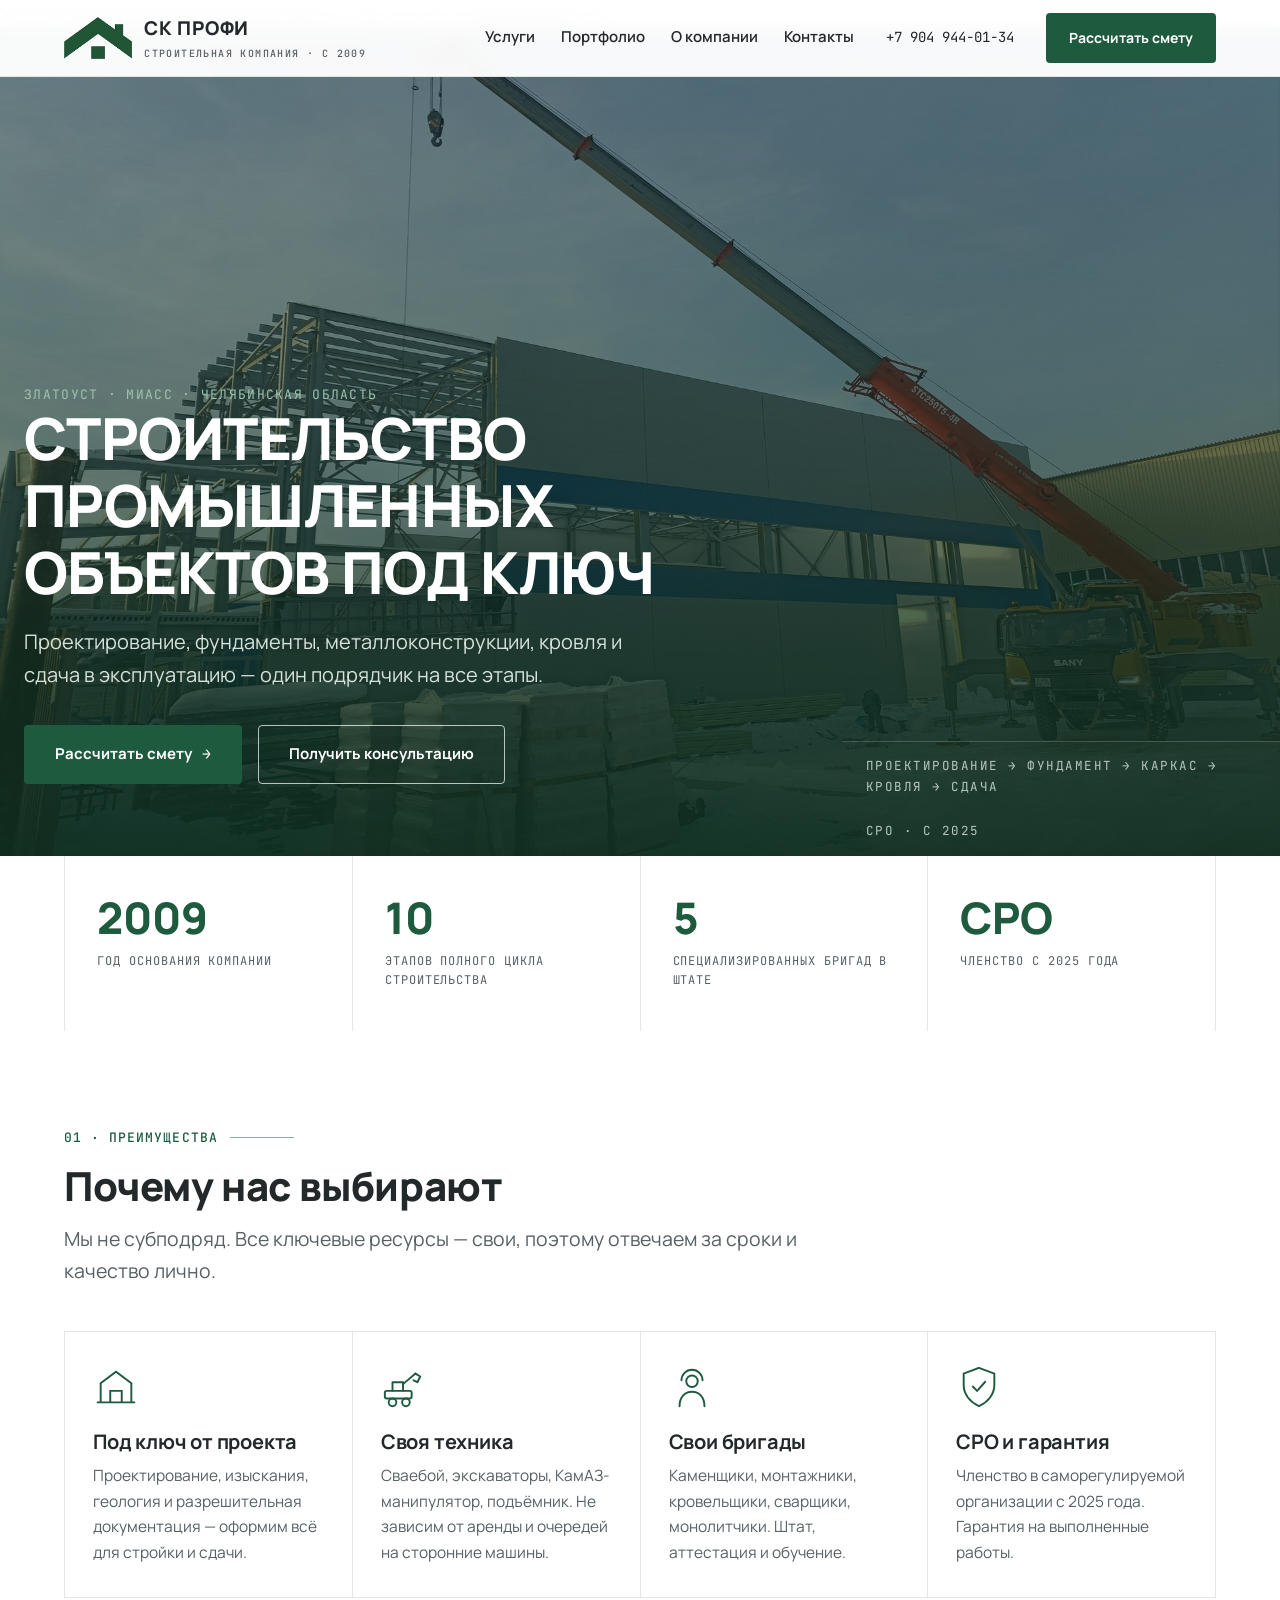
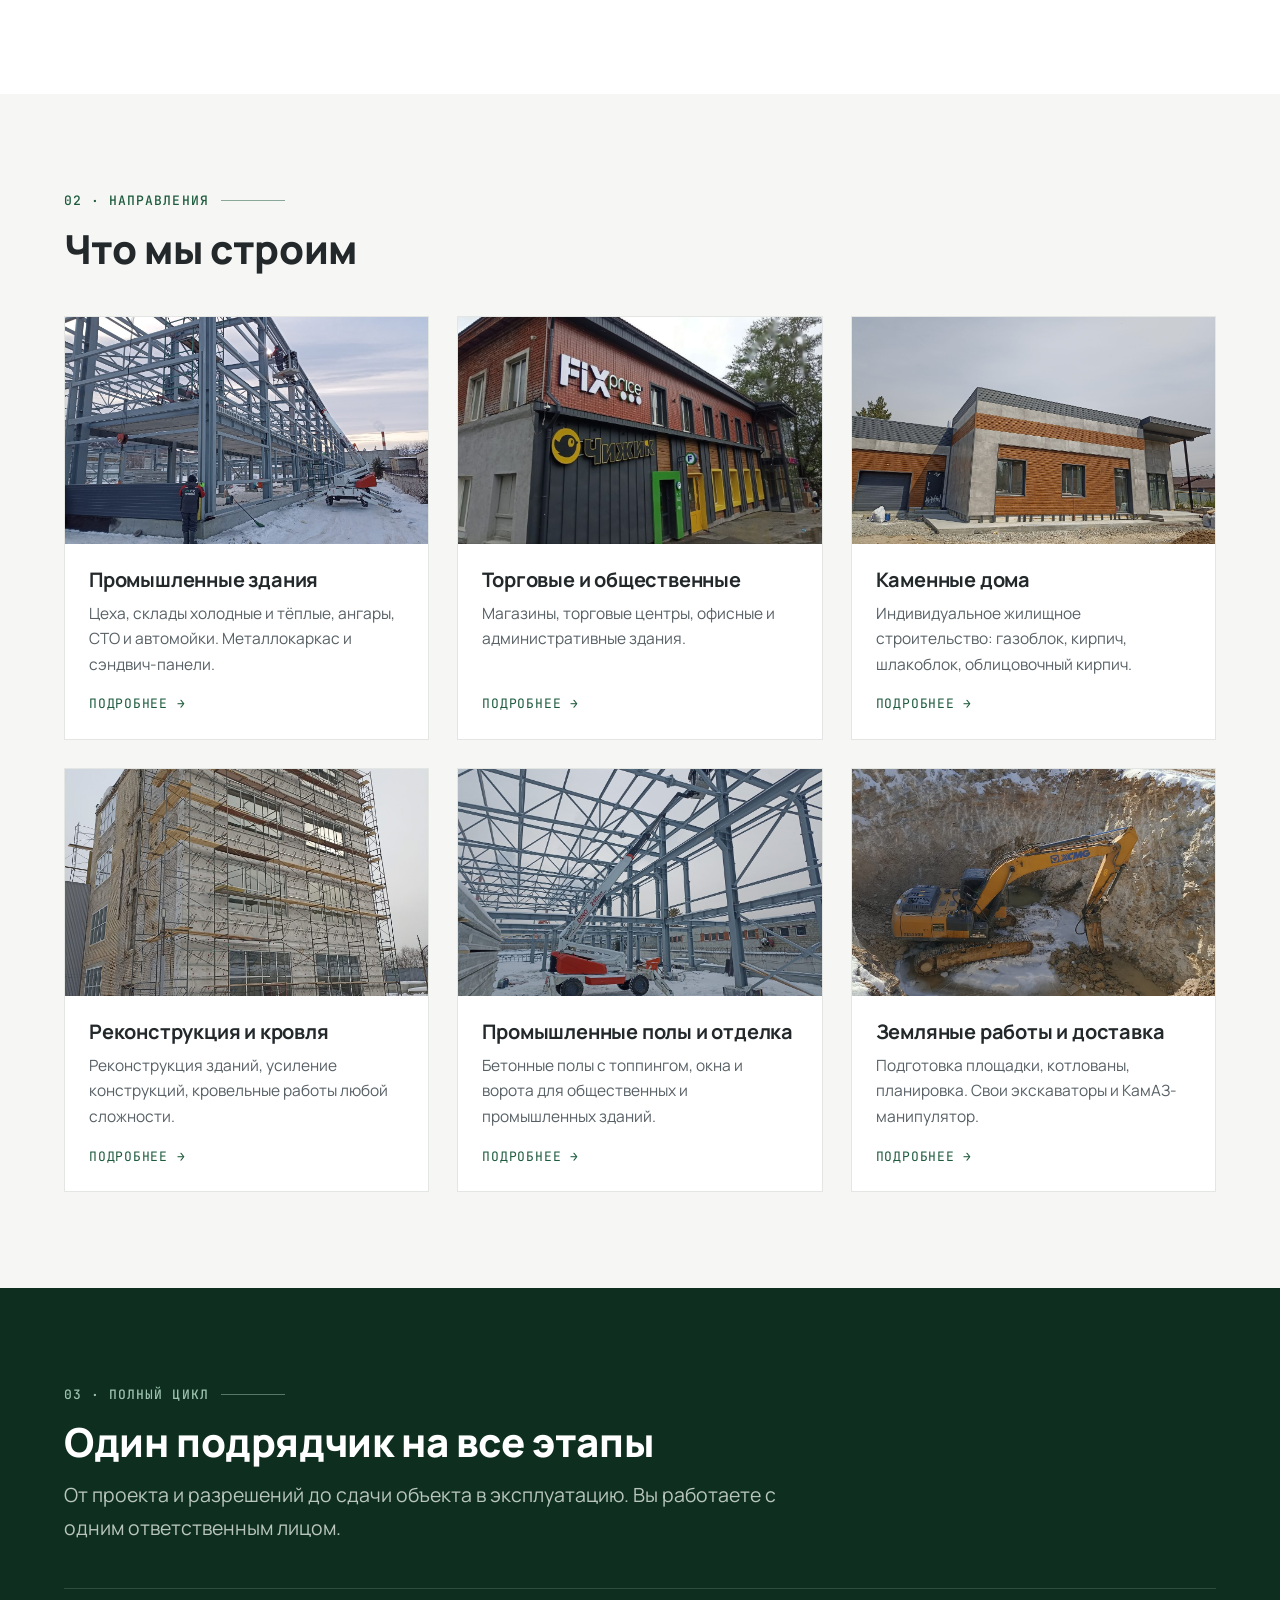
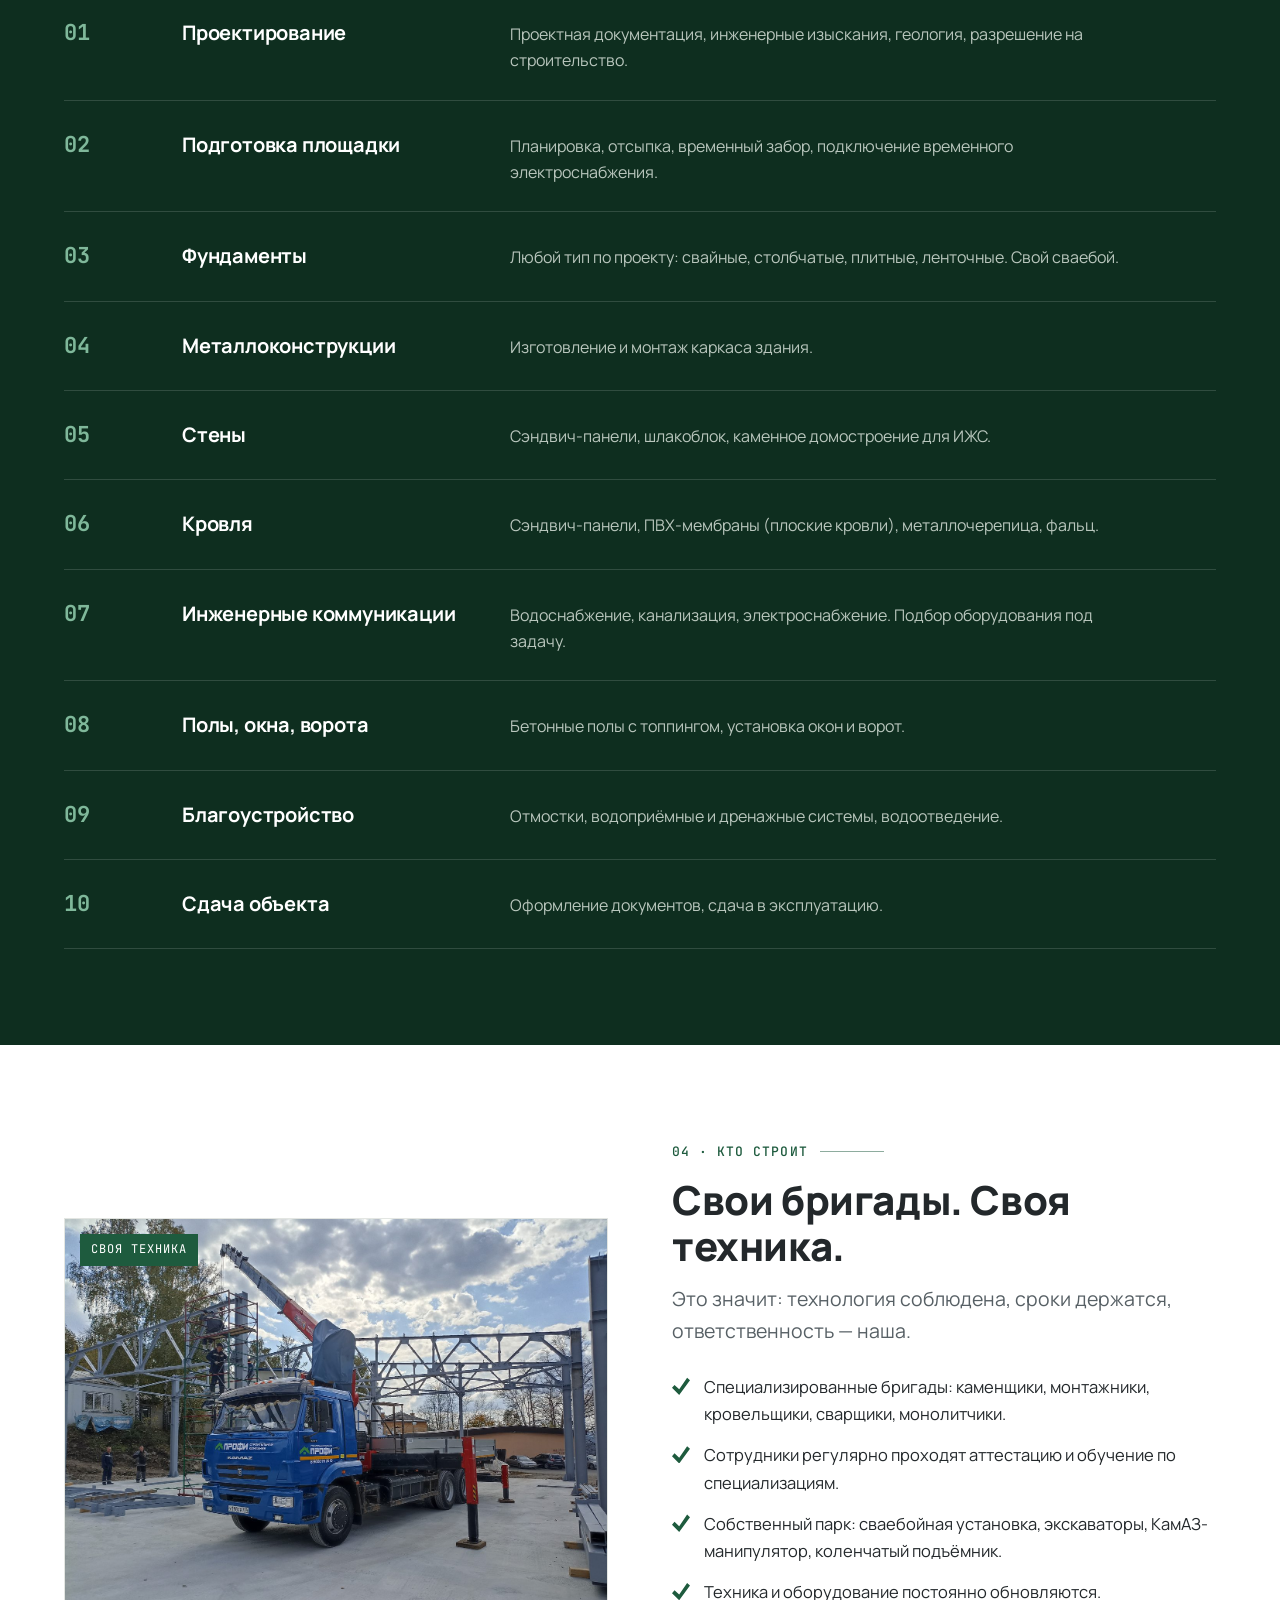
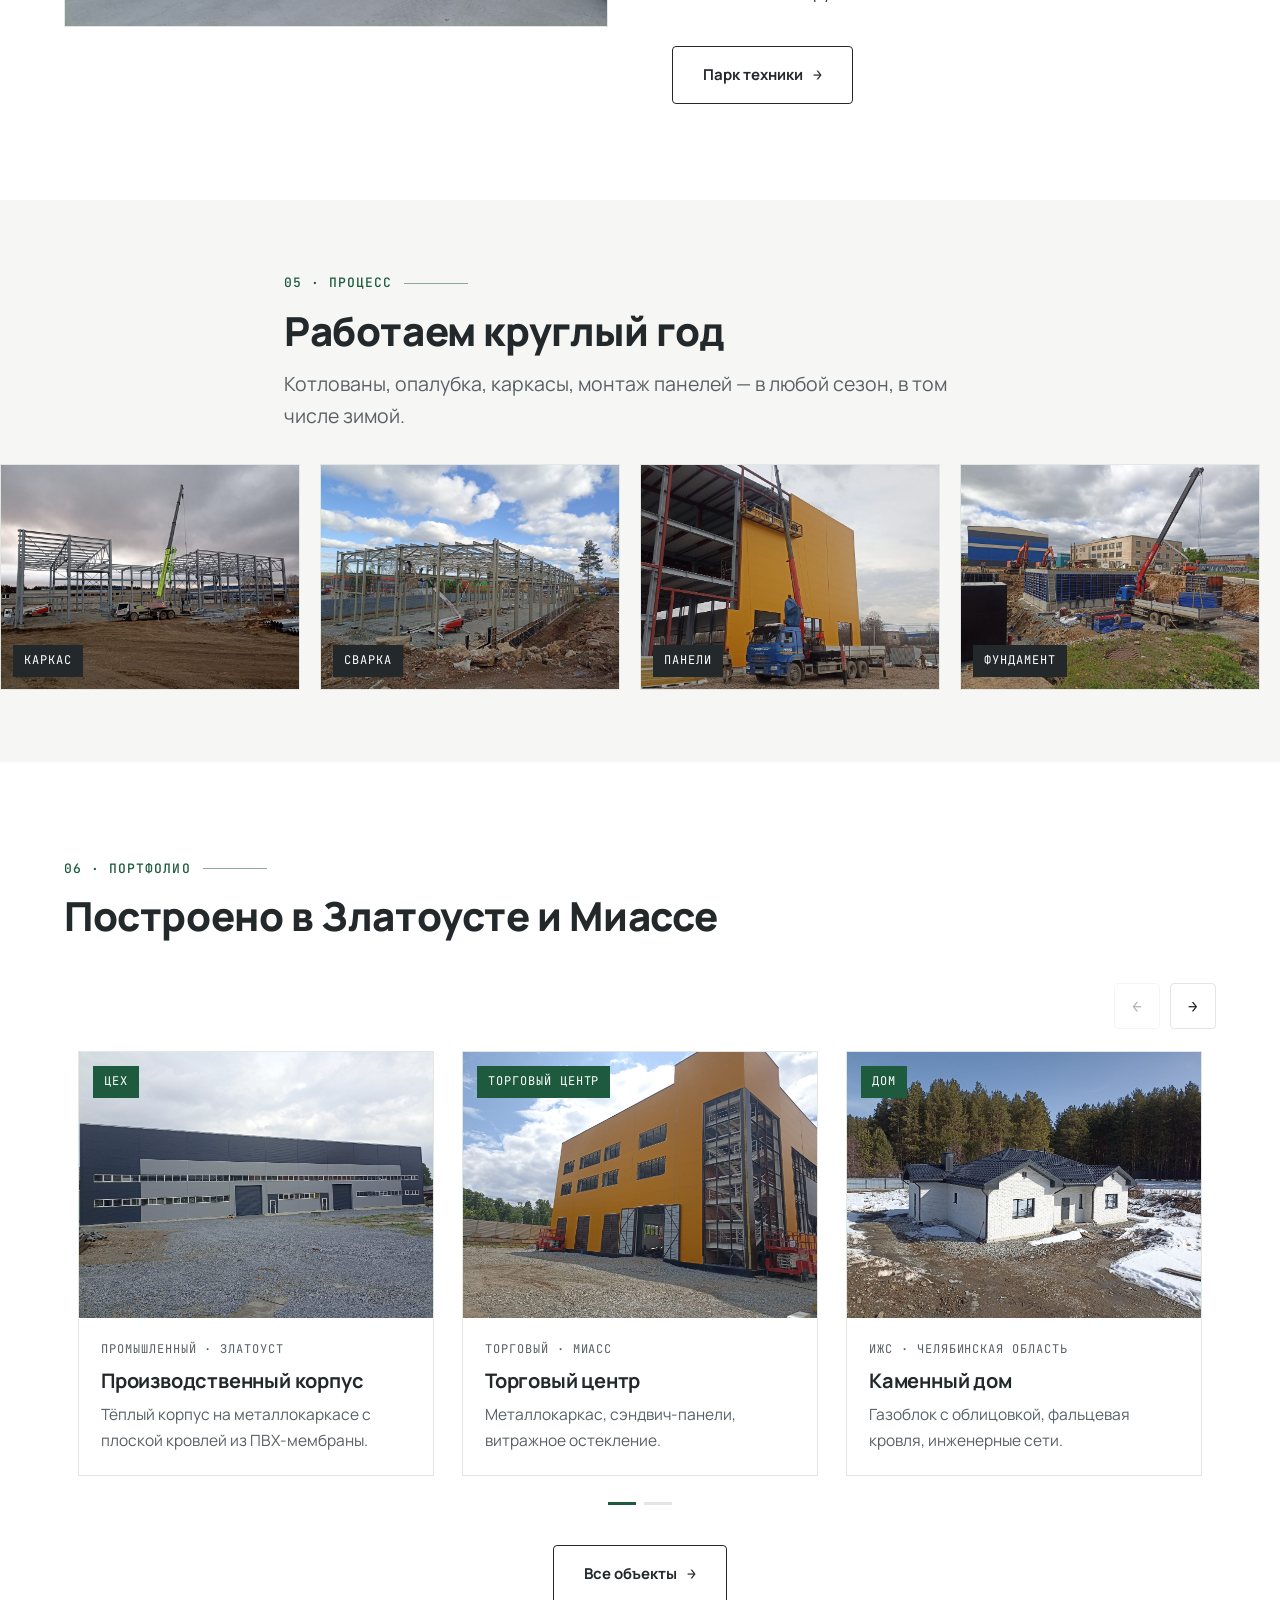
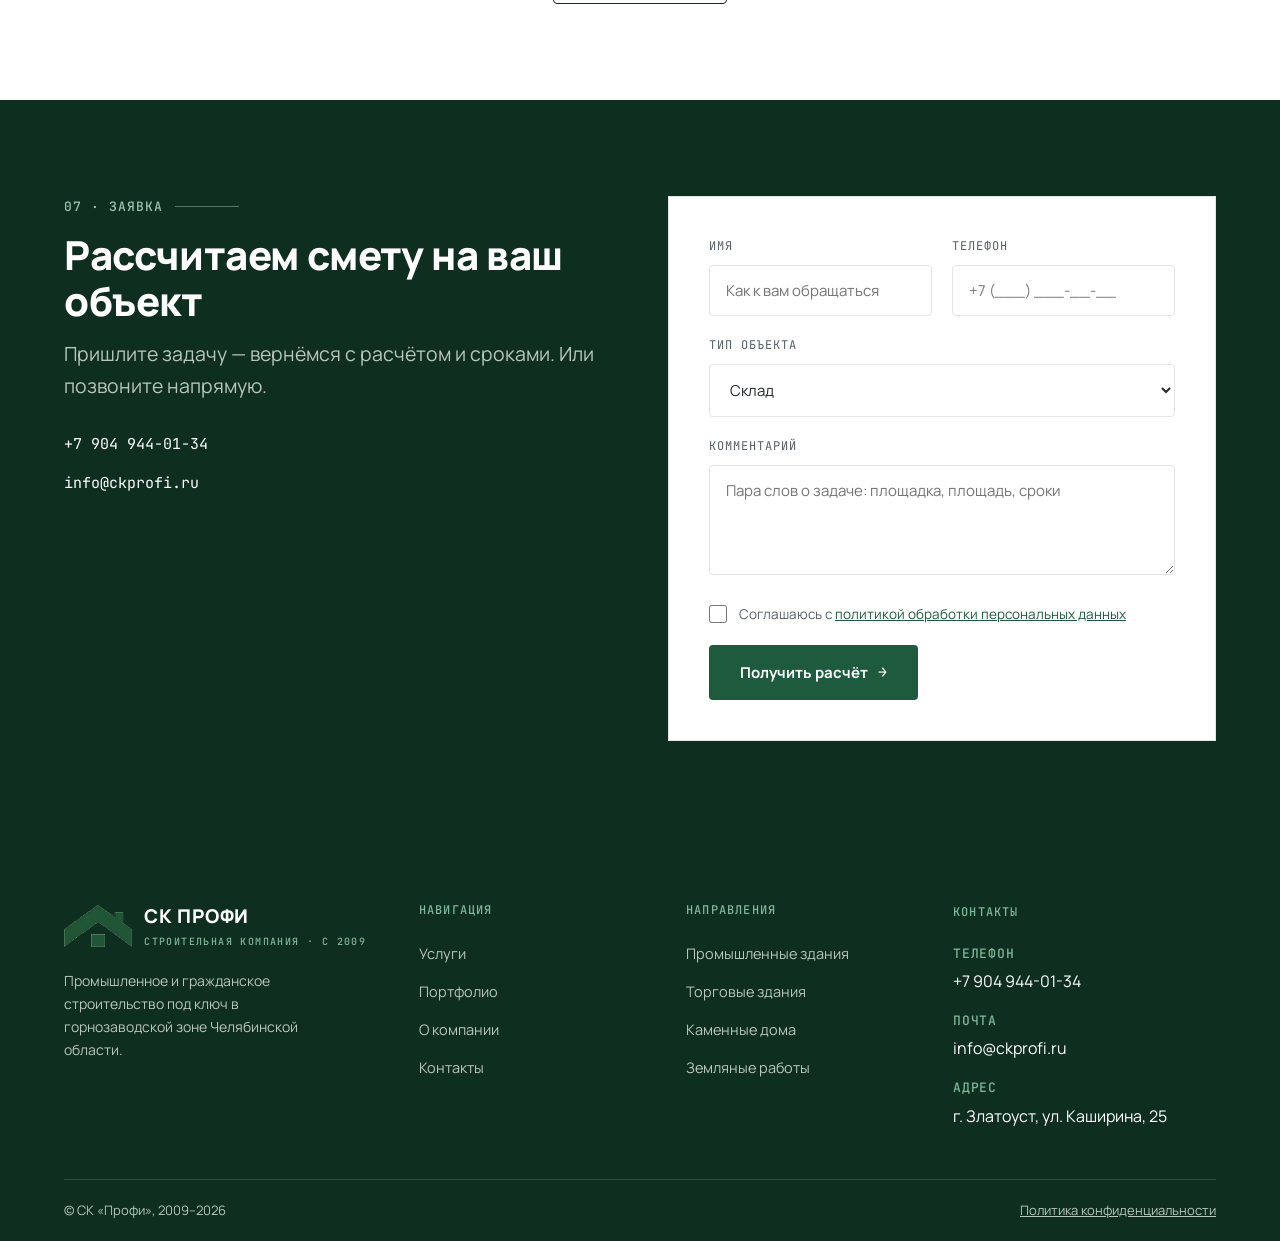
==== index.html @ b0440260 "Add files via upload" ====
<!DOCTYPE html>
<html lang="ru">
<head>
  <meta charset="UTF-8">
  <meta name="viewport" content="width=device-width, initial-scale=1.0">
  <title>СК «Профи» — строительство промышленных объектов под ключ | Златоуст, Миасс</title>
  <meta name="description" content="Строительная компания «Профи»: промышленное и гражданское строительство под ключ в Златоусте, Миассе и Челябинской области. С 2009 года. Свои бригады и техника. СРО.">
  <link rel="icon" type="image/svg+xml" href="img/favicon.svg">
  <link rel="preconnect" href="https://fonts.googleapis.com">
  <link rel="preconnect" href="https://fonts.gstatic.com" crossorigin>
  <link href="https://fonts.googleapis.com/css2?family=Manrope:wght@400;500;600;700;800&family=JetBrains+Mono:wght@400;500;700&display=swap" rel="stylesheet">
  <link rel="stylesheet" href="css/style.css">
</head>
<body>

<!-- ======================= ШАПКА ======================= -->
<header class="header">
  <div class="container header__inner">
    <a class="logo" href="index.html" aria-label="СК Профи — на главную">
      <img class="logo__img" src="img/logo.png" alt="СК Профи">
      <span class="logo__name">СК ПРОФИ<small>СТРОИТЕЛЬНАЯ КОМПАНИЯ · С 2009</small></span>
    </a>
    <nav class="nav">
      <a href="uslugi.html">Услуги</a>
      <a href="portfolio.html">Портфолио</a>
      <a href="o-kompanii.html">О компании</a>
      <a href="kontakty.html">Контакты</a>
    </nav>
    <a class="header__phone" href="tel:+79049440134">+7 904 944-01-34</a>
    <a class="btn btn--primary" href="kontakty.html#zayavka">Рассчитать смету</a>
    <button class="burger" id="burger" aria-label="Меню"><span></span><span></span><span></span></button>
  </div>
</header>
<div class="mobile-menu" id="mobileMenu">
  <a href="uslugi.html">Услуги</a>
  <a href="portfolio.html">Портфолио</a>
  <a href="o-kompanii.html">О компании</a>
  <a href="kontakty.html">Контакты</a>
  <a class="mono" href="tel:+79049440134">+7 904 944-01-34</a>
  <a class="mono" href="mailto:info@ckprofi.ru">info@ckprofi.ru</a>
</div>

<!-- ======================= ГЕРОЙ ======================= -->
<section class="hero">
  <div class="hero__bg"><img src="img/hero.jpg" alt="Монтаж металлоконструкций промышленного здания"></div>
  <div class="container hero__content">
    <p class="hero__meta">Златоуст · Миасс · Челябинская область</p>
    <h1 class="hero__title">Строительство промышленных объектов под&nbsp;ключ</h1>
    <p class="hero__sub">Проектирование, фундаменты, металлоконструкции, кровля и сдача в эксплуатацию — один подрядчик на все этапы.</p>
    <div class="hero__cta">
      <a class="btn btn--primary" href="kontakty.html#zayavka">Рассчитать смету <span class="arr">→</span></a>
      <a class="btn btn--outline-light" href="uslugi.html">Получить консультацию</a>
    </div>
  </div>
  <div class="hero__bottom">
    <div class="container">
      <span class="hero__ticker">Проектирование → Фундамент → Каркас → Кровля → Сдача</span>
      <span class="hero__ticker">СРО · С 2025</span>
    </div>
  </div>
</section>

<!-- ======================= ЦИФРЫ ======================= -->
<div class="stats">
  <div class="container">
    <div class="stats__grid">
      <div class="stat reveal"><div class="stat__num">2009</div><div class="stat__cap">Год основания компании</div></div>
      <div class="stat reveal"><div class="stat__num" data-count="10">10</div><div class="stat__cap">Этапов полного цикла строительства</div></div>
      <div class="stat reveal"><div class="stat__num" data-count="5">5+</div><div class="stat__cap">Специализированных бригад в штате</div></div>
      <div class="stat reveal"><div class="stat__num">СРО</div><div class="stat__cap">Членство с 2025 года</div></div>
    </div>
  </div>
</div>

<!-- ======================= ПОЧЕМУ МЫ ======================= -->
<section>
  <div class="container">
    <div class="sec-head reveal">
      <p class="sec-label">01 · Преимущества</p>
      <h2>Почему нас выбирают</h2>
      <p class="lead">Мы не субподряд. Все ключевые ресурсы — свои, поэтому отвечаем за сроки и качество лично.</p>
    </div>
    <div class="cards reveal">
      <div class="card">
        <div class="card__icon"><svg viewBox="0 0 48 48" fill="none" stroke="currentColor" stroke-width="2"><path d="M8 40 V20 L24 8 L40 20 V40"/><path d="M4 40 H44"/><path d="M18 40 V28 H30 V40"/></svg></div>
        <h3>Под ключ от проекта</h3>
        <p>Проектирование, изыскания, геология и разрешительная документация — оформим всё для стройки и сдачи.</p>
      </div>
      <div class="card">
        <div class="card__icon"><svg viewBox="0 0 48 48" fill="none" stroke="currentColor" stroke-width="2" stroke-linecap="round" stroke-linejoin="round"><rect x="4" y="28" width="28" height="8" rx="2"/><circle cx="12" cy="40" r="4"/><circle cx="26" cy="40" r="4"/><path d="M12 28 V19 h11 v9"/><path d="M23 21 L36 10"/><path d="M36 10 l5 3 -3 6 -4 -2"/></svg></div>
        <h3>Своя техника</h3>
        <p>Сваебой, экскаваторы, КамАЗ-манипулятор, подъёмник. Не зависим от аренды и очередей на сторонние машины.</p>
      </div>
      <div class="card">
        <div class="card__icon"><svg viewBox="0 0 48 48" fill="none" stroke="currentColor" stroke-width="2" stroke-linecap="round"><circle cx="24" cy="18" r="6"/><path d="M13 17 a11 11 0 0 1 22 0"/><path d="M11 44 c0-10 6-15 13-15 s13 5 13 15"/></svg></div>
        <h3>Свои бригады</h3>
        <p>Каменщики, монтажники, кровельщики, сварщики, монолитчики. Штат, аттестация и обучение.</p>
      </div>
      <div class="card">
        <div class="card__icon"><svg viewBox="0 0 48 48" fill="none" stroke="currentColor" stroke-width="2"><path d="M24 4 L40 10 V22 C40 32 33 40 24 44 C15 40 8 32 8 22 V10 Z"/><path d="M17 23 L22 28 L31 18"/></svg></div>
        <h3>СРО и гарантия</h3>
        <p>Членство в саморегулируемой организации с 2025 года. Гарантия на выполненные работы.</p>
      </div>
    </div>
  </div>
</section>

<!-- ======================= ЧТО СТРОИМ ======================= -->
<section class="tint">
  <div class="container">
    <div class="sec-head reveal">
      <p class="sec-label">02 · Направления</p>
      <h2>Что мы строим</h2>
    </div>
    <div class="dirs">
      <a class="dir reveal" href="uslugi.html#prom">
        <div class="dir__photo"><img src="img/uslugi-prom.jpg" alt="Монтаж металлокаркаса промышленного здания"></div>
        <div class="dir__body">
          <h3>Промышленные здания</h3>
          <p>Цеха, склады холодные и тёплые, ангары, СТО и автомойки. Металлокаркас и сэндвич-панели.</p>
          <span class="dir__link">Подробнее →</span>
        </div>
      </a>
      <a class="dir reveal" href="uslugi.html#grad">
        <div class="dir__photo"><img src="img/uslugi-torg.jpg" alt="Построенный магазин"></div>
        <div class="dir__body">
          <h3>Торговые и общественные</h3>
          <p>Магазины, торговые центры, офисные и административные здания.</p>
          <span class="dir__link">Подробнее →</span>
        </div>
      </a>
      <a class="dir reveal" href="uslugi.html#izhs">
        <div class="dir__photo"><img src="img/uslugi-izhs.jpg" alt="Каменный дом с фасадом"></div>
        <div class="dir__body">
          <h3>Каменные дома</h3>
          <p>Индивидуальное жилищное строительство: газоблок, кирпич, шлакоблок, облицовочный кирпич.</p>
          <span class="dir__link">Подробнее →</span>
        </div>
      </a>
      <a class="dir reveal" href="uslugi.html#krovlya">
        <div class="dir__photo"><img src="img/uslugi-rek.jpg" alt="Реконструкция фасада здания"></div>
        <div class="dir__body">
          <h3>Реконструкция и кровля</h3>
          <p>Реконструкция зданий, усиление конструкций, кровельные работы любой сложности.</p>
          <span class="dir__link">Подробнее →</span>
        </div>
      </a>
      <a class="dir reveal" href="uslugi.html#poly">
        <div class="dir__photo"><img src="img/uslugi-poly.jpg" alt="Внутренняя отделка производственного здания"></div>
        <div class="dir__body">
          <h3>Промышленные полы и отделка</h3>
          <p>Бетонные полы с топпингом, окна и ворота для общественных и промышленных зданий.</p>
          <span class="dir__link">Подробнее →</span>
        </div>
      </a>
      <a class="dir reveal" href="uslugi.html#zemlya">
        <div class="dir__photo"><img src="img/uslugi-zemlya.jpg" alt="Экскаватор в котловане"></div>
        <div class="dir__body">
          <h3>Земляные работы и доставка</h3>
          <p>Подготовка площадки, котлованы, планировка. Свои экскаваторы и КамАЗ-манипулятор.</p>
          <span class="dir__link">Подробнее →</span>
        </div>
      </a>
    </div>
  </div>
</section>

<!-- ======================= ЭТАПЫ ======================= -->
<section class="dark">
  <div class="container">
    <div class="sec-head reveal">
      <p class="sec-label sec-label--light">03 · Полный цикл</p>
      <h2>Один подрядчик на все этапы</h2>
      <p class="lead">От проекта и разрешений до сдачи объекта в эксплуатацию. Вы работаете с одним ответственным лицом.</p>
    </div>
    <div class="steps reveal">
      <div class="step"><span class="step__num">01</span><h3>Проектирование</h3><p>Проектная документация, инженерные изыскания, геология, разрешение на строительство.</p></div>
      <div class="step"><span class="step__num">02</span><h3>Подготовка площадки</h3><p>Планировка, отсыпка, временный забор, подключение временного электроснабжения.</p></div>
      <div class="step"><span class="step__num">03</span><h3>Фундаменты</h3><p>Любой тип по проекту: свайные, столбчатые, плитные, ленточные. Свой сваебой.</p></div>
      <div class="step"><span class="step__num">04</span><h3>Металлоконструкции</h3><p>Изготовление и монтаж каркаса здания.</p></div>
      <div class="step"><span class="step__num">05</span><h3>Стены</h3><p>Сэндвич-панели, шлакоблок, каменное домостроение для ИЖС.</p></div>
      <div class="step"><span class="step__num">06</span><h3>Кровля</h3><p>Сэндвич-панели, ПВХ-мембраны (плоские кровли), металлочерепица, фальц.</p></div>
      <div class="step"><span class="step__num">07</span><h3>Инженерные коммуникации</h3><p>Водоснабжение, канализация, электроснабжение. Подбор оборудования под задачу.</p></div>
      <div class="step"><span class="step__num">08</span><h3>Полы, окна, ворота</h3><p>Бетонные полы с топпингом, установка окон и ворот.</p></div>
      <div class="step"><span class="step__num">09</span><h3>Благоустройство</h3><p>Отмостки, водоприёмные и дренажные системы, водоотведение.</p></div>
      <div class="step"><span class="step__num">10</span><h3>Сдача объекта</h3><p>Оформление документов, сдача в эксплуатацию.</p></div>
    </div>
  </div>
</section>

<!-- ======================= БРИГАДЫ И ТЕХНИКА ======================= -->
<section>
  <div class="container split">
    <div class="split__photo reveal">
      <span class="tag tag--fill">Своя техника</span>
      <img src="img/about-rabota.jpg" alt="КамАЗ-манипулятор на монтаже металлоконструкций">
    </div>
    <div class="reveal">
      <div class="sec-head" style="margin-bottom:0">
        <p class="sec-label">04 · Кто строит</p>
        <h2>Свои бригады. Своя техника.</h2>
        <p class="lead">Это значит: технология соблюдена, сроки держатся, ответственность — наша.</p>
      </div>
      <ul class="checklist">
        <li>Специализированные бригады: каменщики, монтажники, кровельщики, сварщики, монолитчики.</li>
        <li>Сотрудники регулярно проходят аттестацию и обучение по специализациям.</li>
        <li>Собственный парк: сваебойная установка, экскаваторы, КамАЗ-манипулятор, коленчатый подъёмник.</li>
        <li>Техника и оборудование постоянно обновляются.</li>
      </ul>
      <div class="mt-40">
        <a class="btn btn--outline" href="o-kompanii.html#tehnika">Парк техники <span class="arr">→</span></a>
      </div>
    </div>
  </div>
</section>

<!-- ======================= ФОТОЛЕНТА ПРОЦЕССОВ ======================= -->
<section class="tint" style="padding-top:72px;padding-bottom:72px">
  <div class="container sec-head reveal" style="margin-bottom:32px">
    <p class="sec-label">05 · Процесс</p>
    <h2>Работаем круглый год</h2>
    <p class="lead">Котлованы, опалубка, каркасы, монтаж панелей — в любой сезон, в том числе зимой.</p>
  </div>
  <div class="strip">
    <div class="strip__track">
      <div class="strip__item"><img src="img/proc-1.jpg" alt="Монтаж металлоконструкций"><span class="tag tag--dark">Каркас</span></div>
      <div class="strip__item"><img src="img/proc-2.jpg" alt="Сварка ферм"><span class="tag tag--dark">Сварка</span></div>
      <div class="strip__item"><img src="img/proc-3.jpg" alt="Монтаж сэндвич-панелей"><span class="tag tag--dark">Панели</span></div>
      <div class="strip__item"><img src="img/proc-4.jpg" alt="Фундаментные работы"><span class="tag tag--dark">Фундамент</span></div>
      <div class="strip__item"><img src="img/proc-5.jpg" alt="Армирование плиты"><span class="tag tag--dark">Армирование</span></div>
      <div class="strip__item"><img src="img/proc-6.jpg" alt="Ленточный фундамент дома"><span class="tag tag--dark">ИЖС</span></div>
      <div class="strip__item"><img src="img/proc-1.jpg" alt="" aria-hidden="true"><span class="tag tag--dark">Каркас</span></div>
      <div class="strip__item"><img src="img/proc-2.jpg" alt="" aria-hidden="true"><span class="tag tag--dark">Сварка</span></div>
      <div class="strip__item"><img src="img/proc-3.jpg" alt="" aria-hidden="true"><span class="tag tag--dark">Панели</span></div>
      <div class="strip__item"><img src="img/proc-4.jpg" alt="" aria-hidden="true"><span class="tag tag--dark">Фундамент</span></div>
      <div class="strip__item"><img src="img/proc-5.jpg" alt="" aria-hidden="true"><span class="tag tag--dark">Армирование</span></div>
      <div class="strip__item"><img src="img/proc-6.jpg" alt="" aria-hidden="true"><span class="tag tag--dark">ИЖС</span></div>
    </div>
  </div>
</section>

<!-- ======================= ОБЪЕКТЫ (СЛАЙДЕР) ======================= -->
<section>
  <div class="container">
    <div class="sec-head reveal">
      <p class="sec-label">06 · Портфолио</p>
      <h2>Построено в Златоусте и Миассе</h2>
    </div>
    <div class="slider reveal" id="slider">
      <div class="slider__nav">
        <button class="slider__btn" data-prev aria-label="Назад">←</button>
        <button class="slider__btn" data-next aria-label="Вперёд">→</button>
      </div>
      <div class="slider__track-wrap">
        <div class="slider__track">
          <div class="slider__slide">
            <a class="obj-card" href="obekt.html">
              <div class="obj-card__photo"><span class="tag tag--fill">Цех</span><img src="img/portfolio-1.jpg" alt="Готовый производственный корпус"></div>
              <div class="obj-card__body">
                <span class="obj-card__meta">Промышленный · Златоуст</span>
                <h3>Производственный корпус</h3>
                <p>Тёплый корпус на металлокаркасе с плоской кровлей из ПВХ-мембраны.</p>
              </div>
            </a>
          </div>
          <div class="slider__slide">
            <a class="obj-card" href="obekt.html">
              <div class="obj-card__photo"><span class="tag tag--fill">Торговый центр</span><img src="img/portfolio-2.jpg" alt="Торговый центр"></div>
              <div class="obj-card__body">
                <span class="obj-card__meta">Торговый · Миасс</span>
                <h3>Торговый центр</h3>
                <p>Металлокаркас, сэндвич-панели, витражное остекление.</p>
              </div>
            </a>
          </div>
          <div class="slider__slide">
            <a class="obj-card" href="obekt.html">
              <div class="obj-card__photo"><span class="tag tag--fill">Дом</span><img src="img/portfolio-3.jpg" alt="Каменный дом"></div>
              <div class="obj-card__body">
                <span class="obj-card__meta">ИЖС · Челябинская область</span>
                <h3>Каменный дом</h3>
                <p>Газоблок с облицовкой, фальцевая кровля, инженерные сети.</p>
              </div>
            </a>
          </div>
          <div class="slider__slide">
            <a class="obj-card" href="obekt.html">
              <div class="obj-card__photo"><span class="tag tag--fill">Магазин</span><img src="img/uslugi-torg.jpg" alt="Построенный магазин"></div>
              <div class="obj-card__body">
                <span class="obj-card__meta">Торговый · Златоуст</span>
                <h3>Магазин у дома</h3>
                <p>Торговое здание под ключ: от фундамента до отделки фасада.</p>
              </div>
            </a>
          </div>
        </div>
      </div>
      <div class="slider__dots" data-dots></div>
    </div>
    <div class="mt-40 center"><a class="btn btn--outline" href="portfolio.html">Все объекты <span class="arr">→</span></a></div>
  </div>
</section>

<!-- ======================= ФОРМА ======================= -->
<section class="dark" id="zayavka">
  <div class="container cta-block">
    <div class="reveal">
      <div class="sec-head" style="margin-bottom:0">
        <p class="sec-label sec-label--light">07 · Заявка</p>
        <h2>Рассчитаем смету на ваш объект</h2>
        <p class="lead">Пришлите задачу — вернёмся с расчётом и сроками. Или позвоните напрямую.</p>
      </div>
      <div class="cta-contacts">
        <a href="tel:+79049440134">+7 904 944-01-34</a>
        <a href="mailto:info@ckprofi.ru">info@ckprofi.ru</a>
      </div>
    </div>
    <form class="form reveal" id="leadForm" action="mailto:info@ckprofi.ru" method="post" enctype="text/plain" novalidate>
      <div class="field">
        <label for="f-name">Имя</label>
        <input id="f-name" name="Имя" type="text" placeholder="Как к вам обращаться" required>
        <span class="err"></span>
      </div>
      <div class="field">
        <label for="f-phone">Телефон</label>
        <input id="f-phone" name="Телефон" type="tel" placeholder="+7 (___) ___-__-__" required>
        <span class="err"></span>
      </div>
      <div class="field form__full">
        <label for="f-type">Тип объекта</label>
        <select id="f-type" name="Тип объекта">
          <option>Склад</option>
          <option>Производственный цех</option>
          <option>Ангар</option>
          <option>Магазин / торговое здание</option>
          <option>Дом (ИЖС)</option>
          <option>Другое</option>
        </select>
      </div>
      <div class="field form__full">
        <label for="f-msg">Комментарий</label>
        <textarea id="f-msg" name="Комментарий" placeholder="Пара слов о задаче: площадка, площадь, сроки"></textarea>
      </div>
      <label class="consent">
        <input type="checkbox" required>
        <span>Соглашаюсь с <a href="politika.html">политикой обработки персональных данных</a></span>
      </label>
      <div class="form__full"><button class="btn btn--primary" type="submit">Получить расчёт <span class="arr">→</span></button></div>
      <div class="form__ok form__full" id="formOk">Заявка сформирована. Откроется почтовое приложение — нажмите «Отправить». Мы свяжемся с вами в ближайшее время.</div>
    </form>
  </div>
</section>

<!-- ======================= ФУТЕР ======================= -->
<footer class="footer">
  <div class="container">
    <div class="footer__grid">
      <div>
        <a class="logo" href="index.html">
          <img class="logo__img" src="img/logo.png" alt="СК Профи">
          <span class="logo__name">СК ПРОФИ<small>СТРОИТЕЛЬНАЯ КОМПАНИЯ · С 2009</small></span>
        </a>
        <p class="footer__slogan">Промышленное и гражданское строительство под ключ в горнозаводской зоне Челябинской области.</p>
      </div>
      <div>
        <h4>Навигация</h4>
        <ul>
          <li><a href="uslugi.html">Услуги</a></li>
          <li><a href="portfolio.html">Портфолио</a></li>
          <li><a href="o-kompanii.html">О компании</a></li>
          <li><a href="kontakty.html">Контакты</a></li>
        </ul>
      </div>
      <div>
        <h4>Направления</h4>
        <ul>
          <li><a href="uslugi.html#prom">Промышленные здания</a></li>
          <li><a href="uslugi.html#grad">Торговые здания</a></li>
          <li><a href="uslugi.html#izhs">Каменные дома</a></li>
          <li><a href="uslugi.html#zemlya">Земляные работы</a></li>
        </ul>
      </div>
      <div class="footer__contact">
        <h4>Контакты</h4>
        <span class="mono">Телефон</span>
        <a href="tel:+79049440134">+7 904 944-01-34</a><br>
        <span class="mono">Почта</span>
        <a href="mailto:info@ckprofi.ru">info@ckprofi.ru</a><br>
        <span class="mono">Адрес</span>
        <span class="val">г. Златоуст, ул. Каширина, 25</span>
      </div>
    </div>
    <div class="footer__bottom">
      <span>© СК «Профи», 2009–<span id="year">2026</span></span>
      <a href="politika.html">Политика конфиденциальности</a>
    </div>
  </div>
</footer>

<script src="js/script.js"></script>
</body>
</html>
---- css/style.css ----
/* ============================================================
   СК «ПРОФИ» — стройка под ключ, Златоуст / Миасс
   Палитра: фирменный зелёный + графит + белый
   ============================================================ */

:root {
  --green:        #1E5B3E;   /* фирменный зелёный */
  --green-dark:   #123D29;
  --green-deep:   #0E2E1F;   /* футер, тёмные секции */
  --graphite:     #23282B;
  --gray:         #576065;
  --line:         #E3E6E2;
  --bg:           #F6F7F5;
  --white:        #FFFFFF;
  --danger:       #B3402A;

  --font: 'Manrope', 'Segoe UI', Arial, sans-serif;
  --mono: 'JetBrains Mono', 'Courier New', monospace;

  --container: 1200px;
  --radius: 4px;
  --header-h: 76px;
}

* { margin: 0; padding: 0; box-sizing: border-box; }

html { scroll-behavior: smooth; }

body {
  font-family: var(--font);
  font-size: 17px;
  line-height: 1.65;
  color: var(--graphite);
  background: var(--white);
}

img { display: block; max-width: 100%; }
a { color: inherit; text-decoration: none; }
ul { list-style: none; }

.container {
  max-width: var(--container);
  margin: 0 auto;
  padding: 0 24px;
}

/* ---------- Типографика ---------- */
h1, h2, h3 { line-height: 1.15; font-weight: 800; letter-spacing: -0.01em; }
h1 { font-size: clamp(32px, 4.6vw, 58px); }
h2 { font-size: clamp(26px, 3.2vw, 40px); }
h3 { font-size: 20px; font-weight: 700; }

.mono {
  font-family: var(--mono);
  font-size: 13px;
  font-weight: 500;
  letter-spacing: 0.06em;
  text-transform: uppercase;
}

.sec-label {
  font-family: var(--mono);
  font-size: 13px;
  font-weight: 500;
  letter-spacing: 0.08em;
  text-transform: uppercase;
  color: var(--green);
  display: flex;
  align-items: center;
  gap: 12px;
  margin-bottom: 14px;
}
.sec-label::after {
  content: "";
  height: 1px;
  width: 64px;
  background: var(--green);
  opacity: .5;
}
.sec-label--light { color: #9CC3AE; }
.sec-label--light::after { background: #9CC3AE; }

.sec-head { margin-bottom: 44px; max-width: 760px; }
.sec-head p.lead { color: var(--gray); font-size: 19.5px; margin-top: 14px; }

section { padding: 96px 0; }
section.tint { background: var(--bg); }
section.dark { background: var(--green-deep); color: var(--white); }
section.dark .sec-head p.lead { color: #B9C6BD; }

/* ---------- Кнопки ---------- */
.btn {
  display: inline-flex;
  align-items: center;
  justify-content: center;
  gap: 10px;
  padding: 16px 30px;
  border-radius: var(--radius);
  font-family: var(--font);
  font-size: 15px;
  font-weight: 700;
  border: 1.5px solid transparent;
  cursor: pointer;
  transition: background .2s ease, color .2s ease, border-color .2s ease;
  white-space: nowrap;
}
.btn--primary { background: var(--green); color: var(--white); }
.btn--primary:hover { background: var(--green-dark); }
.btn--outline { border-color: var(--graphite); color: var(--graphite); background: transparent; }
.btn--outline:hover { background: var(--graphite); color: var(--white); }
.btn--outline-light { border-color: rgba(255,255,255,.7); color: var(--white); }
.btn--outline-light:hover { background: var(--white); color: var(--graphite); }
.btn .arr { font-family: var(--mono); }

/* ---------- Клеймо-тег ---------- */
.tag {
  display: inline-block;
  font-family: var(--mono);
  font-size: 12px;
  letter-spacing: .08em;
  text-transform: uppercase;
  padding: 5px 10px;
  border: 1px solid var(--line);
  background: var(--white);
  color: var(--graphite);
}
.tag--green { border-color: var(--green); color: var(--green); }
.tag--fill { background: var(--green); border-color: var(--green); color: var(--white); }
.tag--dark { background: var(--graphite); border-color: var(--graphite); color: var(--white); }

/* ---------- Шапка ---------- */
.header {
  position: fixed;
  top: 0; left: 0; right: 0;
  z-index: 100;
  background: rgba(255,255,255,.96);
  backdrop-filter: blur(8px);
  border-bottom: 1px solid var(--line);
}
.header__inner {
  height: var(--header-h);
  display: flex;
  align-items: center;
  gap: 32px;
}
.logo { display: flex; align-items: center; gap: 12px; }
.logo svg { height: 38px; width: auto; }
.logo__name { font-weight: 800; font-size: 19px; letter-spacing: .04em; }
.logo__name small {
  display: block;
  font-family: var(--mono);
  font-size: 10px;
  font-weight: 500;
  letter-spacing: .14em;
  color: var(--gray);
  margin-top: 2px;
}
.nav { display: flex; gap: 26px; margin-left: auto; }
.nav a {
  font-size: 15px; font-weight: 600; color: var(--graphite);
  padding: 6px 0; border-bottom: 2px solid transparent;
}
.nav a:hover { color: var(--green); }
.nav a.active { color: var(--green); border-bottom-color: var(--green); }
.header__phone {
  font-family: var(--mono);
  font-size: 14px;
  color: var(--graphite);
  white-space: nowrap;
}
.header__phone:hover { color: var(--green); }
.header .btn { padding: 12px 22px; font-size: 14px; }

.burger {
  display: none;
  width: 44px; height: 44px;
  background: none; border: 1px solid var(--line); border-radius: var(--radius);
  cursor: pointer;
  flex-direction: column;
  align-items: center; justify-content: center;
  gap: 5px;
}
.burger span { display: block; width: 20px; height: 2px; background: var(--graphite); transition: transform .25s, opacity .25s; }
.burger.open span:nth-child(1) { transform: translateY(7px) rotate(45deg); }
.burger.open span:nth-child(2) { opacity: 0; }
.burger.open span:nth-child(3) { transform: translateY(-7px) rotate(-45deg); }

/* ---------- Герой ---------- */
.hero {
  position: relative;
  min-height: 92vh;
  display: flex;
  align-items: flex-end;
  color: var(--white);
  padding: 0;
  background: var(--green-deep);
}
.hero__bg { position: absolute; inset: 0; overflow: hidden; }
.hero__bg img { width: 100%; height: 100%; object-fit: cover; opacity: .85; }
.hero__bg::after {
  content: "";
  position: absolute; inset: 0;
  background: linear-gradient(180deg, rgba(14,46,31,.25) 0%, rgba(14,46,31,.55) 55%, rgba(14,46,31,.92) 100%);
}
.hero__content { position: relative; padding: 180px 24px 72px; width: 100%; max-width: 1248px; margin: 0 auto; }
.hero__title { max-width: 820px; text-transform: uppercase; }
.hero__sub {
  margin-top: 20px;
  font-size: clamp(16px, 1.6vw, 20px);
  color: #D7E2DB;
  max-width: 640px;
}
.hero__meta {
  margin-top: 16px;
  font-family: var(--mono);
  font-size: 13px;
  letter-spacing: .1em;
  text-transform: uppercase;
  color: #9CC3AE;
}
.hero__cta { display: flex; flex-wrap: wrap; gap: 16px; margin-top: 34px; }
.hero__bottom {
  position: relative;
  border-top: 1px solid rgba(255,255,255,.18);
  padding: 14px 0;
}
.hero__bottom .container {
  display: flex;
  justify-content: space-between;
  gap: 24px;
  flex-wrap: wrap;
}
.hero__ticker {
  font-family: var(--mono);
  font-size: 12.5px;
  letter-spacing: .12em;
  text-transform: uppercase;
  color: #B9C6BD;
}

/* ---------- Полоса цифр ---------- */
.stats { padding: 0; }
.stats__grid {
  display: grid;
  grid-template-columns: repeat(4, 1fr);
  border-left: 1px solid var(--line);
}
.stat {
  padding: 40px 32px;
  border-right: 1px solid var(--line);
}
.stat__num {
  font-size: clamp(34px, 3.4vw, 52px);
  font-weight: 800;
  color: var(--green);
  line-height: 1;
}
.stat__cap {
  margin-top: 12px;
  font-family: var(--mono);
  font-size: 12px;
  letter-spacing: .08em;
  text-transform: uppercase;
  color: var(--gray);
}

/* ---------- Карточки «Почему мы» ---------- */
.cards {
  display: grid;
  grid-template-columns: repeat(4, 1fr);
  gap: 1px;
  background: var(--line);
  border: 1px solid var(--line);
}
.card {
  background: var(--white);
  padding: 32px 28px;
  transition: background .2s ease;
}
.card:hover { background: var(--bg); }
.card__icon { height: 46px; margin-bottom: 20px; color: var(--green); }
.card__icon svg { height: 100%; width: auto; }
.card h3 { margin-bottom: 10px; }
.card p { font-size: 15.5px; color: var(--gray); }

/* ---------- Направления ---------- */
.dirs { display: grid; grid-template-columns: repeat(3, 1fr); gap: 28px; }
.dir {
  border: 1px solid var(--line);
  background: var(--white);
  display: flex; flex-direction: column;
  transition: border-color .2s ease, transform .2s ease;
}
.dir:hover { border-color: var(--green); transform: translateY(-3px); }
.dir__photo { aspect-ratio: 16/10; overflow: hidden; }
.dir__photo img { width: 100%; height: 100%; object-fit: cover; transition: transform .5s ease; }
.dir:hover .dir__photo img { transform: scale(1.04); }
.dir__body { padding: 24px; display: flex; flex-direction: column; gap: 10px; flex: 1; }
.dir__body p { font-size: 15.5px; color: var(--gray); flex: 1; }
.dir__link {
  font-family: var(--mono);
  font-size: 13px;
  letter-spacing: .06em;
  text-transform: uppercase;
  color: var(--green);
  margin-top: 6px;
}
.dir__link:hover { text-decoration: underline; }

/* ---------- Таймлайн этапов ---------- */
.steps { display: flex; flex-direction: column; }
.step {
  display: grid;
  grid-template-columns: 90px 300px 1fr;
  gap: 28px;
  padding: 26px 0;
  border-top: 1px solid rgba(255,255,255,.14);
  align-items: baseline;
}
.step:last-child { border-bottom: 1px solid rgba(255,255,255,.14); }
.step__num {
  font-family: var(--mono);
  font-size: 22px;
  font-weight: 700;
  color: var(--green);
}
section.dark .step__num { color: #7FB89A; }
.step h3 { color: var(--white); }
.step p { color: #B9C6BD; font-size: 16px; max-width: 640px; }
.step--light { border-top-color: var(--line); }
.step--light h3 { color: var(--graphite); }
.step--light p { color: var(--gray); }
.step--light .step__num { color: var(--green); }

/* ---------- Техника / два колонки ---------- */
.split {
  display: grid;
  grid-template-columns: 1fr 1fr;
  gap: 64px;
  align-items: center;
}
.split__photo { position: relative; }
.split__photo img { width: 100%; border: 1px solid var(--line); }
.split__photo .tag { position: absolute; left: 16px; top: 16px; }
.checklist { margin-top: 26px; display: flex; flex-direction: column; gap: 14px; }
.checklist li {
  display: flex; gap: 14px; align-items: flex-start;
  font-size: 16.5px;
}
.checklist li::before {
  content: "";
  flex: 0 0 auto;
  width: 18px; height: 18px;
  margin-top: 4px;
  background: var(--green);
  clip-path: polygon(14% 44%, 0 60%, 40% 100%, 100% 18%, 84% 4%, 40% 68%);
}

/* ---------- Слайдер объектов ---------- */
.slider { position: relative; }
.slider__track-wrap { overflow: hidden; }
.slider__track {
  display: flex;
  transition: transform .45s ease;
}
.slider__slide { flex: 0 0 33.3333%; padding: 0 14px; }
.slider__nav {
  display: flex; gap: 10px; justify-content: flex-end; margin-bottom: 22px;
}
.slider__btn {
  width: 46px; height: 46px;
  border: 1px solid var(--line);
  background: var(--white);
  border-radius: var(--radius);
  font-family: var(--mono); font-size: 16px;
  color: var(--graphite);
  cursor: pointer;
  transition: all .2s ease;
}
.slider__btn:hover { background: var(--green); border-color: var(--green); color: var(--white); }
.slider__btn:disabled { opacity: .35; cursor: default; }
.slider__btn:disabled:hover { background: var(--white); color: var(--graphite); border-color: var(--line); }
.slider__dots { display: flex; gap: 8px; justify-content: center; margin-top: 26px; }
.slider__dot {
  width: 28px; height: 3px; border: none; background: var(--line); cursor: pointer; padding: 0;
}
.slider__dot.active { background: var(--green); }

/* ---------- Карточка объекта ---------- */
.obj-card {
  display: flex; flex-direction: column;
  background: var(--white);
  border: 1px solid var(--line);
  transition: border-color .2s ease;
  height: 100%;
}
.obj-card:hover { border-color: var(--green); }
.obj-card__photo { position: relative; aspect-ratio: 4/3; overflow: hidden; }
.obj-card__photo img { width: 100%; height: 100%; object-fit: cover; transition: transform .5s ease; }
.obj-card:hover .obj-card__photo img { transform: scale(1.04); }
.obj-card__photo .tag { position: absolute; top: 14px; left: 14px; }
.obj-card__body { padding: 22px; display: flex; flex-direction: column; gap: 10px; flex: 1; }
.obj-card__meta {
  font-family: var(--mono);
  font-size: 12px;
  letter-spacing: .08em;
  text-transform: uppercase;
  color: var(--gray);
}
.obj-card__body p { font-size: 15.5px; color: var(--gray); flex: 1; }

.objs-grid { display: grid; grid-template-columns: repeat(3, 1fr); gap: 28px; }
.objs-grid--2 { grid-template-columns: repeat(2, 1fr); }

/* ---------- Фильтры портфолио ---------- */
.filters { display: flex; flex-wrap: wrap; gap: 10px; margin-bottom: 40px; }
.filter {
  font-family: var(--mono);
  font-size: 13px;
  letter-spacing: .06em;
  text-transform: uppercase;
  padding: 10px 18px;
  border: 1px solid var(--line);
  background: var(--white);
  cursor: pointer;
  color: var(--graphite);
  transition: all .2s ease;
}
.filter:hover { border-color: var(--green); color: var(--green); }
.filter.active { background: var(--green); border-color: var(--green); color: var(--white); }

/* ---------- Форма ---------- */
.form {
  background: var(--white);
  border: 1px solid var(--line);
  padding: 40px;
  display: grid;
  grid-template-columns: 1fr 1fr;
  gap: 20px;
}
.form__full { grid-column: 1 / -1; }
.field label {
  display: block;
  font-family: var(--mono);
  font-size: 12px;
  letter-spacing: .08em;
  text-transform: uppercase;
  color: var(--gray);
  margin-bottom: 8px;
}
.field input,
.field select,
.field textarea {
  width: 100%;
  padding: 14px 16px;
  font-family: var(--font);
  font-size: 15px;
  color: var(--graphite);
  background: var(--white);
  border: 1px solid var(--line);
  border-radius: var(--radius);
  transition: border-color .2s ease;
}
.field input:focus,
.field select:focus,
.field textarea:focus { outline: none; border-color: var(--green); }
.field textarea { resize: vertical; min-height: 110px; }
.consent {
  grid-column: 1 / -1;
  display: flex; gap: 12px; align-items: flex-start;
  font-size: 13.5px; color: var(--gray);
}
.consent input { width: 18px; height: 18px; margin-top: 2px; accent-color: var(--green); }
.consent a { color: var(--green); text-decoration: underline; }
.form__note {
  grid-column: 1 / -1;
  font-size: 13px; color: var(--gray);
}
.form__ok {
  display: none;
  padding: 16px 20px;
  border: 1px solid var(--green);
  background: #EDF5F0;
  color: var(--green-dark);
  font-size: 14.5px;
}
.form__ok.show { display: block; }

.cta-block { display: grid; grid-template-columns: 1fr 1fr; gap: 56px; align-items: start; }
.cta-block h2 { color: var(--white); }
.cta-block .lead { color: #B9C6BD; margin-top: 14px; font-size: 17px; }
.cta-contacts { margin-top: 30px; display: flex; flex-direction: column; gap: 14px; }
.cta-contacts a {
  font-family: var(--mono); font-size: 15px; color: var(--white);
}
.cta-contacts a:hover { color: #9CC3AE; }

/* ---------- Внутренняя шапка страницы ---------- */
.page-hero {
  padding: calc(var(--header-h) + 64px) 0 64px;
  background: var(--bg);
  border-bottom: 1px solid var(--line);
}
.page-hero h1 { text-transform: uppercase; max-width: 900px; }
.page-hero p { margin-top: 16px; color: var(--gray); font-size: 18px; max-width: 680px; }
.breadcrumb {
  font-family: var(--mono); font-size: 12px; letter-spacing: .08em;
  text-transform: uppercase; color: var(--gray); margin-bottom: 22px;
}
.breadcrumb a:hover { color: var(--green); }
.breadcrumb span { margin: 0 8px; color: var(--line); }

/* ---------- Якорная навигация услуг ---------- */
.anchors {
  position: sticky; top: var(--header-h); z-index: 50;
  background: var(--white);
  border-bottom: 1px solid var(--line);
}
.anchors__row { display: flex; gap: 4px; overflow-x: auto; scrollbar-width: none; }
.anchors__row::-webkit-scrollbar { display: none; }
.anchors a {
  font-family: var(--mono);
  font-size: 12.5px;
  letter-spacing: .06em;
  text-transform: uppercase;
  padding: 16px 18px;
  white-space: nowrap;
  color: var(--gray);
  border-bottom: 2px solid transparent;
}
.anchors a:hover { color: var(--green); }
.anchors a.active { color: var(--green); border-bottom-color: var(--green); }

.svc-block { padding: 80px 0; border-top: 1px solid var(--line); scroll-margin-top: calc(var(--header-h) + 60px); }
.svc-block:first-of-type { border-top: none; }
.svc-block .split { align-items: start; }
.svc-block h2 { margin-bottom: 8px; }
.svc-block .mono-svc { color: var(--green); margin-bottom: 18px; display: block; }
.svc-block p { color: var(--gray); margin-bottom: 14px; max-width: 560px; font-size: 16.5px; }
.svc-list { margin-top: 8px; display: flex; flex-wrap: wrap; gap: 8px; }

/* ---------- Карточка объекта (страница) ---------- */
.object-head { padding-bottom: 0; }
.object-meta {
  display: flex; flex-wrap: wrap; gap: 8px; margin-top: 22px;
}
.gallery { display: grid; grid-template-columns: 2fr 1fr; gap: 20px; }
.gallery__main { position: relative; border: 1px solid var(--line); }
.gallery__main img { width: 100%; height: 100%; object-fit: cover; aspect-ratio: 16/10; }
.gallery__thumbs { display: grid; grid-template-rows: repeat(3, 1fr); gap: 20px; }
.gallery__thumbs button {
  border: 1px solid var(--line); padding: 0; background: none; cursor: pointer;
  overflow: hidden; position: relative;
}
.gallery__thumbs button img { width: 100%; height: 100%; object-fit: cover; aspect-ratio: 16/6.7; }
.gallery__thumbs button.active { border-color: var(--green); box-shadow: inset 0 0 0 2px var(--green); }
.task-grid { display: grid; grid-template-columns: 1fr 1fr; gap: 56px; }
.task-grid h3 { margin-bottom: 14px; }
.task-grid p { color: var(--gray); }

/* ---------- Документы / СРО ---------- */
.docs { display: grid; grid-template-columns: repeat(4, 1fr); gap: 24px; }
.doc {
  border: 1px solid var(--line);
  padding: 28px 24px;
  background: var(--white);
  transition: border-color .2s ease;
}
.doc:hover { border-color: var(--green); }
.doc__num { font-family: var(--mono); font-size: 13px; color: var(--green); letter-spacing: .08em; }
.doc h3 { font-size: 16px; margin-top: 12px; }
.doc p { font-size: 13.5px; color: var(--gray); margin-top: 8px; }

/* ---------- Контакты ---------- */
.contacts-grid { display: grid; grid-template-columns: 1fr 1fr; gap: 56px; align-items: start; }
.contact-line { padding: 22px 0; border-bottom: 1px solid var(--line); }
.contact-line .mono { color: var(--gray); display: block; margin-bottom: 6px; }
.contact-line a, .contact-line strong { font-size: 20px; font-weight: 700; }
.contact-line a:hover { color: var(--green); }
.map {
  border: 1px solid var(--line);
  background:
    repeating-linear-gradient(0deg, transparent, transparent 39px, var(--line) 39px, var(--line) 40px),
    repeating-linear-gradient(90deg, transparent, transparent 39px, var(--line) 39px, var(--line) 40px),
    var(--bg);
  min-height: 420px;
  display: flex; align-items: center; justify-content: center;
  flex-direction: column; gap: 12px;
  color: var(--gray);
}
.requisites { font-size: 13.5px; color: var(--gray); margin-top: 28px; }
.requisites p { margin-bottom: 4px; }

/* ---------- CTA-полоса ---------- */
.cta-strip {
  background: var(--green);
  color: var(--white);
  padding: 56px 0;
}
.cta-strip .container { display: flex; align-items: center; justify-content: space-between; gap: 32px; flex-wrap: wrap; }
.cta-strip h2 { font-size: clamp(22px, 2.6vw, 32px); max-width: 640px; }
.cta-strip .btn { background: var(--white); color: var(--green); }
.cta-strip .btn:hover { background: var(--graphite); color: var(--white); }

/* ---------- Футер ---------- */
.footer { background: var(--green-deep); color: #B9C6BD; padding: 64px 0 0; }
.footer__grid {
  display: grid;
  grid-template-columns: 1.4fr 1fr 1fr 1.2fr;
  gap: 48px;
  padding-bottom: 48px;
}
.footer .logo__name { color: var(--white); }
.footer .logo__name small { color: #7FB89A; }
.footer__slogan { margin-top: 18px; font-size: 14px; max-width: 280px; }
.footer h4 {
  font-family: var(--mono); font-size: 12px; font-weight: 500;
  letter-spacing: .1em; text-transform: uppercase;
  color: #7FB89A; margin-bottom: 18px;
}
.footer ul li { margin-bottom: 10px; }
.footer ul a { font-size: 14.5px; }
.footer ul a:hover { color: var(--white); }
.footer__contact { font-size: 14.5px; line-height: 1.9; }
.footer__contact a:hover { color: var(--white); }
.footer__contact .mono { color: #7FB89A; display: block; margin-top: 12px; }
.footer__contact a, .footer__contact span.val { color: var(--white); font-size: 16px; }
.footer__bottom {
  border-top: 1px solid rgba(255,255,255,.14);
  padding: 20px 0;
  font-size: 13px;
  display: flex; justify-content: space-between; gap: 16px; flex-wrap: wrap;
}
.footer__bottom a { text-decoration: underline; }
.footer__bottom a:hover { color: var(--white); }

/* ---------- Утилиты ---------- */
.mt-40 { margin-top: 40px; }
.center { text-align: center; }
.grid-2 { display: grid; grid-template-columns: 1fr 1fr; gap: 56px; align-items: center; }
.note-verify {
  font-family: var(--mono); font-size: 12px; color: var(--danger);
  letter-spacing: .04em; margin-top: 10px;
}

/* ---------- Адаптив ---------- */
@media (max-width: 1024px) {
  .cards { grid-template-columns: repeat(2, 1fr); }
  .dirs { grid-template-columns: repeat(2, 1fr); }
  .objs-grid, .objs-grid--2 { grid-template-columns: repeat(2, 1fr); }
  .stats__grid { grid-template-columns: repeat(2, 1fr); }
  .stat { border-bottom: 1px solid var(--line); }
  .docs { grid-template-columns: repeat(2, 1fr); }
  .footer__grid { grid-template-columns: 1fr 1fr; }
  .slider__slide { flex: 0 0 50%; }
  .step { grid-template-columns: 70px 1fr; }
  .step p { grid-column: 2; }
}

@media (max-width: 860px) {
  section { padding: 64px 0; }
  .nav, .header__phone, .header .btn { display: none; }
  .burger { display: flex; margin-left: auto; }
  .mobile-menu {
    position: fixed; top: var(--header-h); left: 0; right: 0; bottom: 0;
    background: var(--white); z-index: 99;
    padding: 32px 24px;
    display: none; flex-direction: column; gap: 8px;
  }
  .mobile-menu.open { display: flex; }
  .mobile-menu a {
    font-size: 22px; font-weight: 700; padding: 14px 0;
    border-bottom: 1px solid var(--line);
  }
  .mobile-menu .mono { color: var(--green); margin-top: 24px; }
  .split, .grid-2, .cta-block, .contacts-grid, .task-grid, .gallery, .form { grid-template-columns: 1fr; }
  .gallery__thumbs { grid-template-rows: none; grid-template-columns: repeat(3, 1fr); }
  .gallery__thumbs button img { aspect-ratio: 16/10; }
  .hero { min-height: 78vh; }
  .hero__bottom .container { flex-direction: column; gap: 8px; align-items: flex-start; }
}

@media (max-width: 620px) {
  .dirs, .objs-grid, .objs-grid--2 { grid-template-columns: 1fr; }
  .cards { grid-template-columns: 1fr; }
  .stats__grid { grid-template-columns: 1fr; }
  .stat { border-bottom: 1px solid var(--line); padding: 28px 24px; }
  .slider__slide { flex: 0 0 100%; padding: 0 6px; }
  .form { padding: 26px; }
  .docs { grid-template-columns: 1fr; }
  .footer__grid { grid-template-columns: 1fr; gap: 32px; }
  .step { grid-template-columns: 1fr; gap: 8px; }
  .step p { grid-column: auto; }
}


/* ---------- Логотип-картинка ---------- */
.logo__img { height: 42px; width: auto; display: block; }

/* ---------- Появление при скролле ---------- */
.reveal {
  opacity: 0;
  transform: translateY(28px);
  transition: opacity .7s ease, transform .7s ease;
}
.reveal.visible { opacity: 1; transform: none; }
@media (prefers-reduced-motion: reduce) {
  .reveal { opacity: 1; transform: none; transition: none; }
  .strip__track { animation: none !important; }
}

/* ---------- Параллакс героя ---------- */
.hero__bg img { will-change: transform; }
.hero__bg { transition: transform .15s ease-out; }

/* ---------- «Живые» ховеры ---------- */
.obj-card { transition: border-color .25s ease, box-shadow .25s ease, transform .25s ease; }
.obj-card:hover { box-shadow: 0 18px 40px -18px rgba(18,61,41,.35); transform: translateY(-4px); }
.dir { transition: border-color .25s ease, transform .25s ease, box-shadow .25s ease; }
.dir:hover { box-shadow: 0 18px 40px -18px rgba(18,61,41,.3); }
.card { transition: background .25s ease, transform .25s ease; }
.card:hover { transform: translateY(-3px); }
.btn { transition: background .2s ease, color .2s ease, border-color .2s ease, transform .2s ease; }
.btn:hover { transform: translateY(-1px); }
.btn .arr { transition: transform .2s ease; }
.btn:hover .arr { transform: translateX(4px); }
.dir__link, .obj-card, .filter, .slider__btn, .doc, .tech-card { cursor: pointer; }
.step { transition: background .25s ease; }
.step:hover { background: rgba(255,255,255,.03); }
.step--light:hover { background: var(--bg); }

/* ---------- Фотолента «Процесс работ» ---------- */
.strip { overflow: hidden; position: relative; }
.strip__track {
  display: flex; gap: 20px; width: max-content;
  animation: strip 45s linear infinite;
}
.strip:hover .strip__track { animation-play-state: paused; }
.strip__item {
  flex: 0 0 300px; position: relative; overflow: hidden;
  border: 1px solid var(--line);
}
.strip__item img { width: 100%; aspect-ratio: 4/3; object-fit: cover; display: block; transition: transform .5s ease; }
.strip__item:hover img { transform: scale(1.05); }
.strip__item .tag { position: absolute; left: 12px; bottom: 12px; }
@keyframes strip {
  from { transform: translateX(0); }
  to   { transform: translateX(-50%); }
}

/* ---------- Парк техники ---------- */
.tech-grid { display: grid; grid-template-columns: repeat(2, 1fr); gap: 28px; }
.tech-card {
  display: grid; grid-template-columns: 240px 1fr;
  border: 1px solid var(--line); background: var(--white);
  transition: border-color .25s ease, box-shadow .25s ease;
}
.tech-card:hover { border-color: var(--green); box-shadow: 0 18px 40px -20px rgba(18,61,41,.35); }
.tech-card__photo { overflow: hidden; }
.tech-card__photo img { width: 100%; height: 100%; object-fit: cover; transition: transform .5s ease; }
.tech-card:hover .tech-card__photo img { transform: scale(1.05); }
.tech-card__body { padding: 26px 28px; }
.tech-card__body h3 { margin-bottom: 6px; }
.tech-card__body .mono { color: var(--green); display: block; margin-bottom: 12px; }
.tech-card__body p { font-size: 15px; color: var(--gray); }
.specs { margin-top: 14px; display: flex; flex-direction: column; gap: 8px; }
.specs div { display: flex; justify-content: space-between; gap: 16px; border-bottom: 1px dashed var(--line); padding-bottom: 7px; font-size: 14.5px; }
.specs dt { color: var(--gray); }
.specs dd { font-family: var(--mono); font-size: 13px; font-weight: 700; color: var(--green-dark); text-align: right; }

/* ---------- Валидация формы ---------- */
.field { position: relative; }
.field .err {
  display: none;
  position: absolute; left: 0; top: 100%;
  margin-top: 4px;
  font-size: 12.5px; color: var(--danger);
}
.field.invalid input, .field.invalid select, .field.invalid textarea { border-color: var(--danger); }
.field.invalid .err { display: block; }
.consent.invalid span { color: var(--danger); }

/* ---------- Яндекс.Карта ---------- */
.map-frame {
  border: 1px solid var(--line);
  min-height: 420px;
  position: relative;
}
.map-frame iframe {
  position: absolute; inset: 0; width: 100%; height: 100%; border: 0;
}

/* ---------- Адаптив: техника и лента ---------- */
@media (max-width: 1024px) {
  .tech-grid { grid-template-columns: 1fr; }
}
@media (max-width: 680px) {
  .tech-card { grid-template-columns: 1fr; }
  .tech-card__photo img { aspect-ratio: 16/9; }
  .strip__item { flex: 0 0 240px; }
}
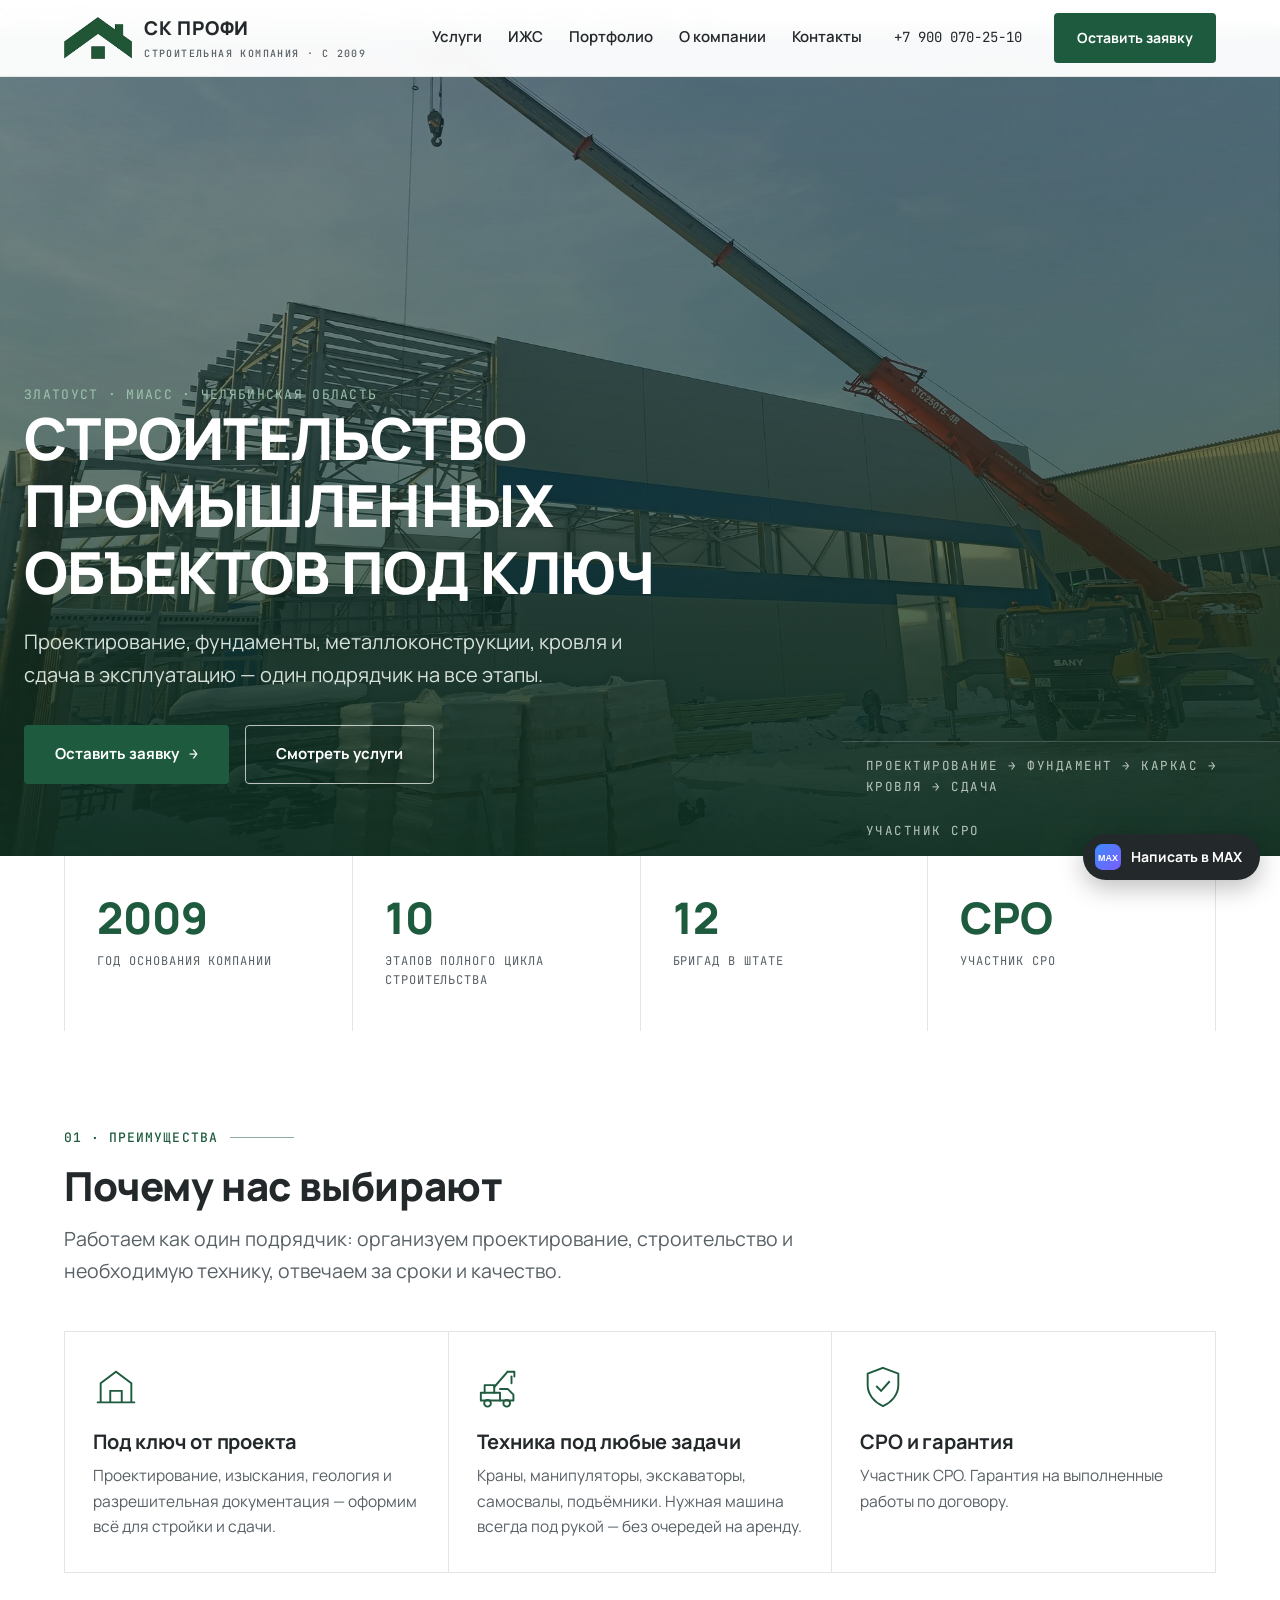
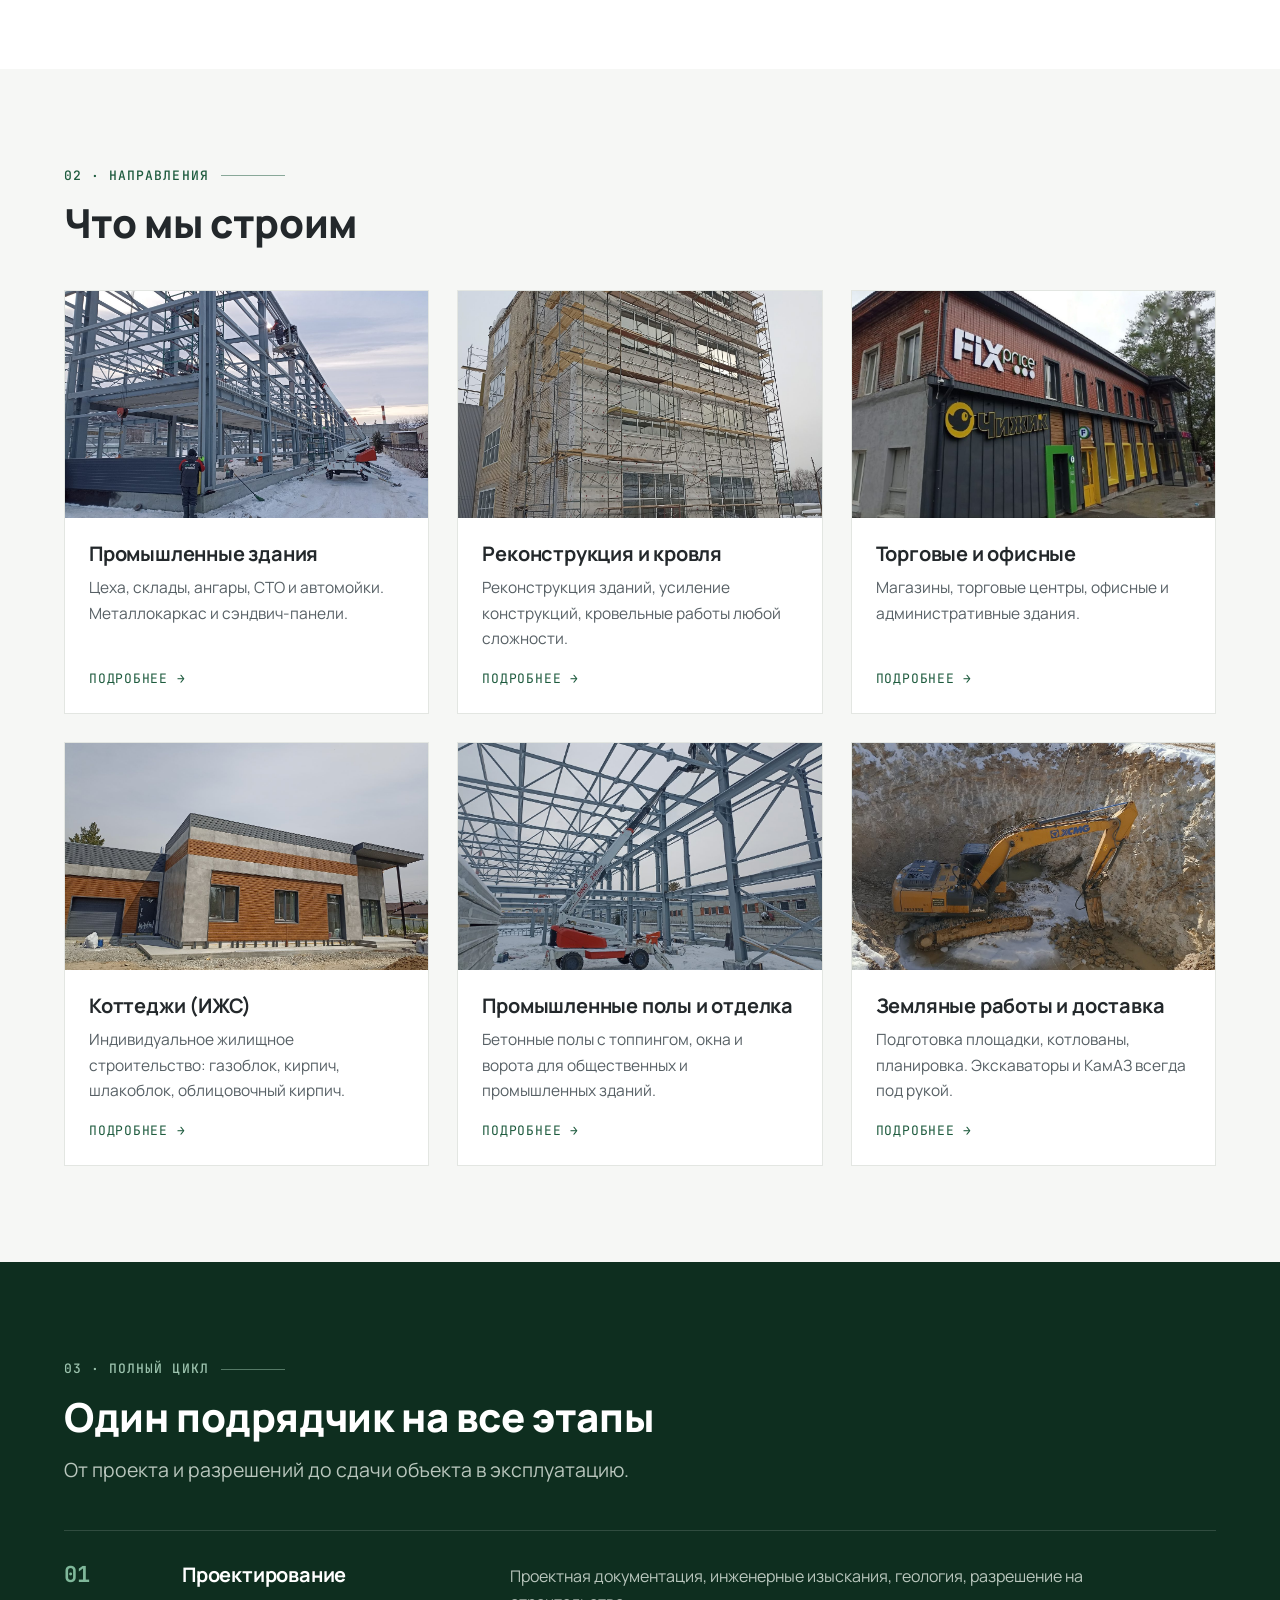
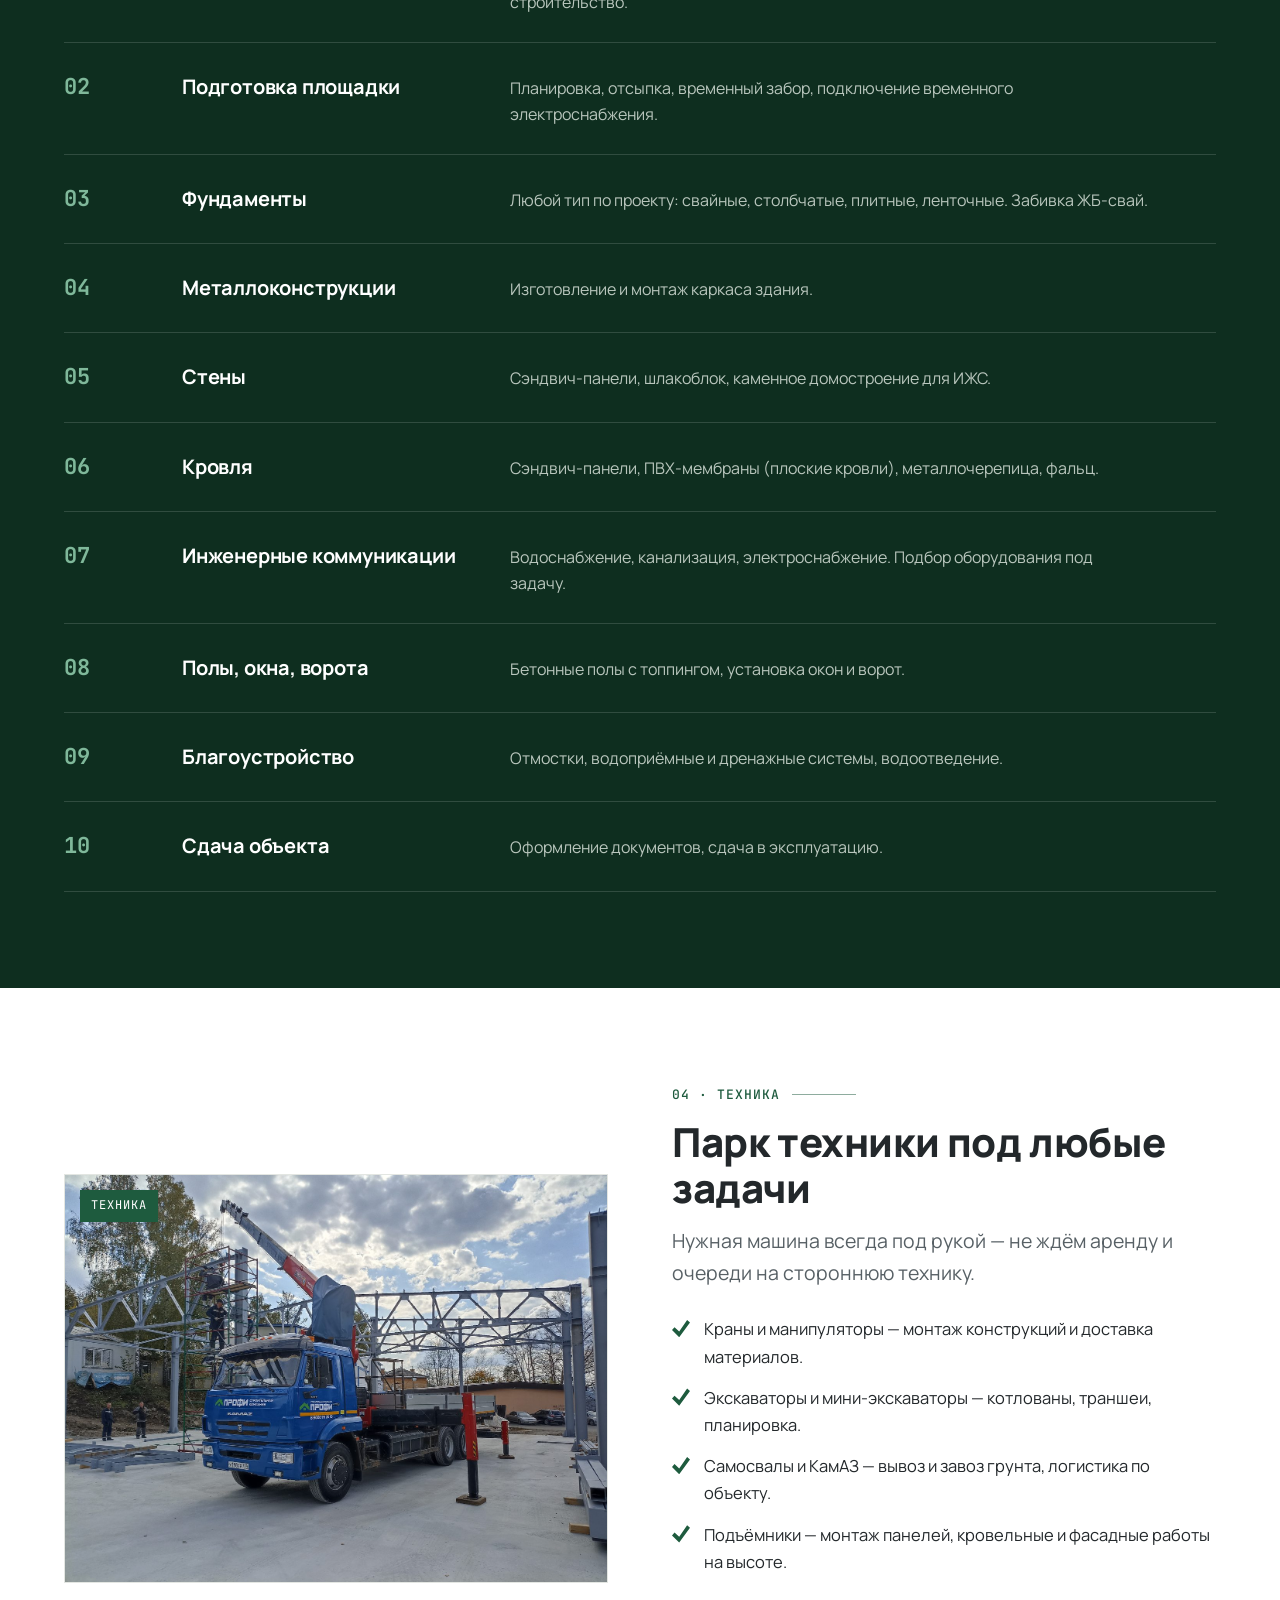
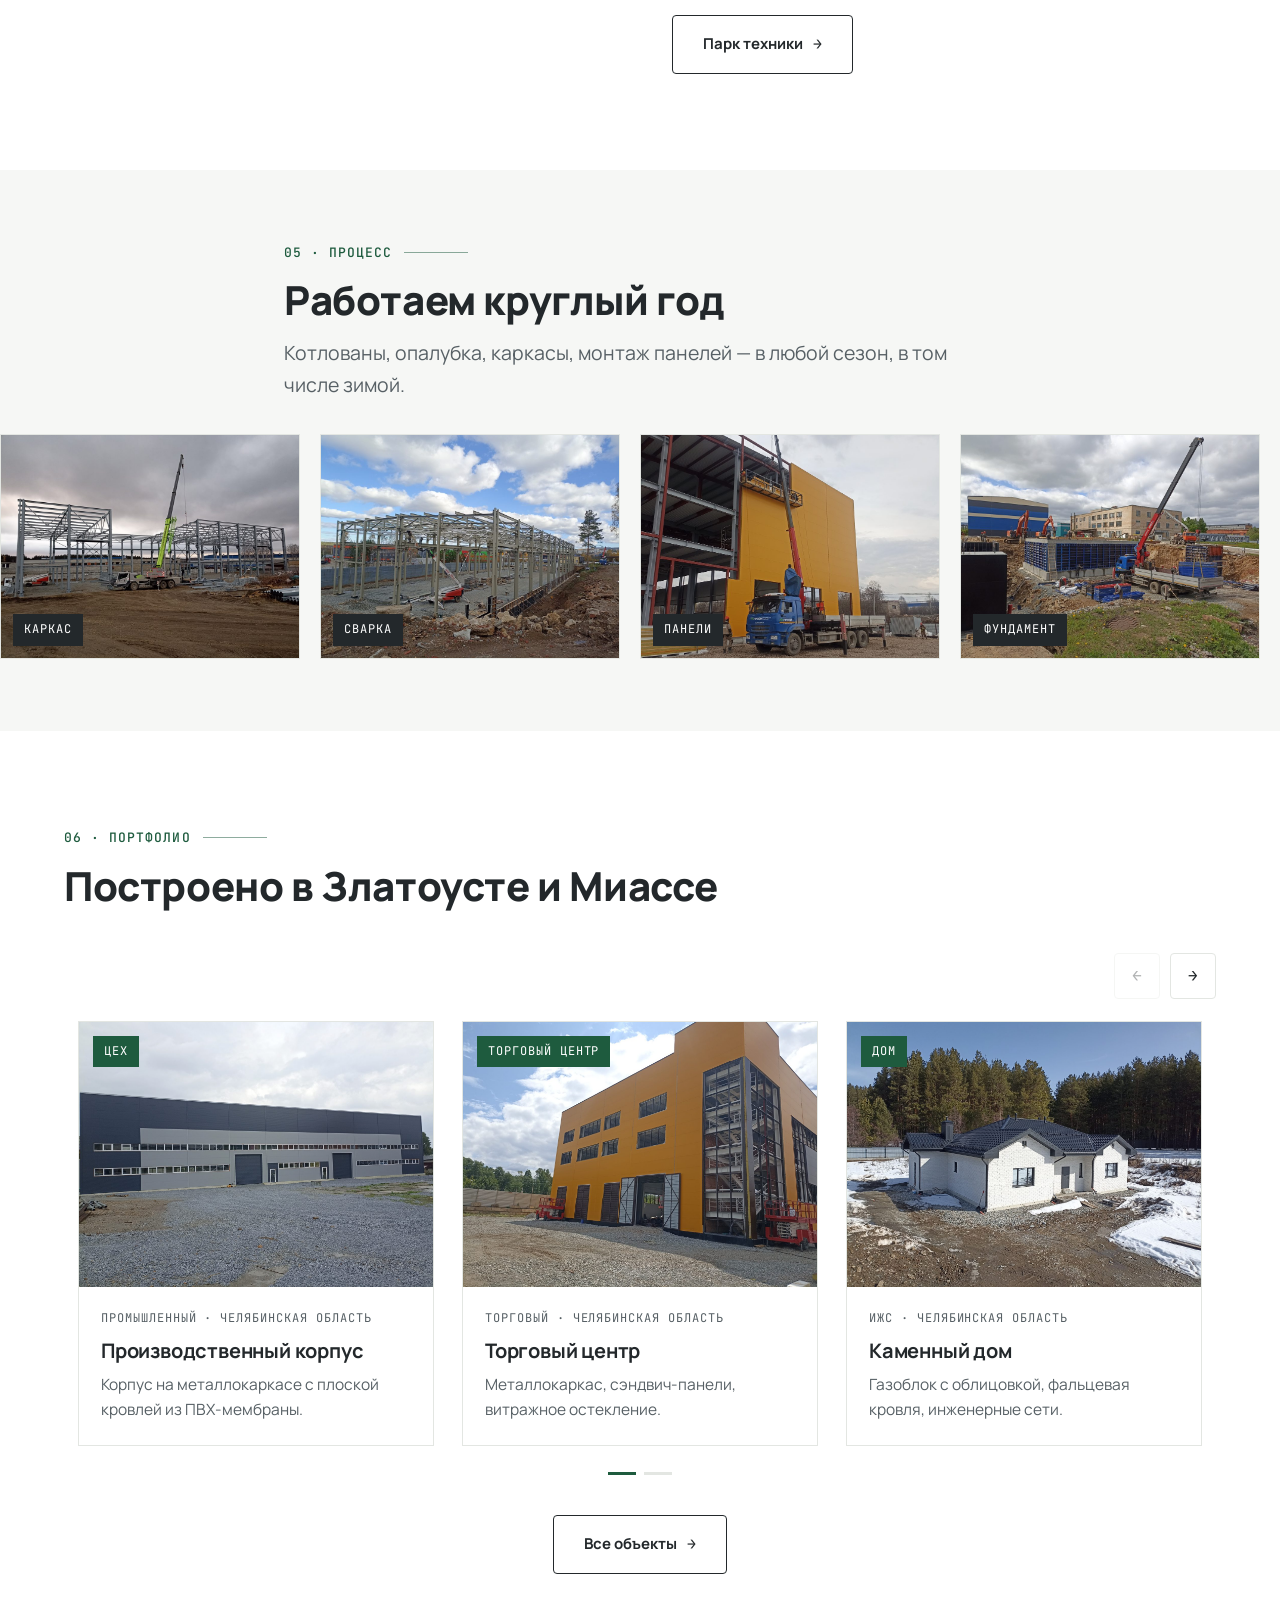
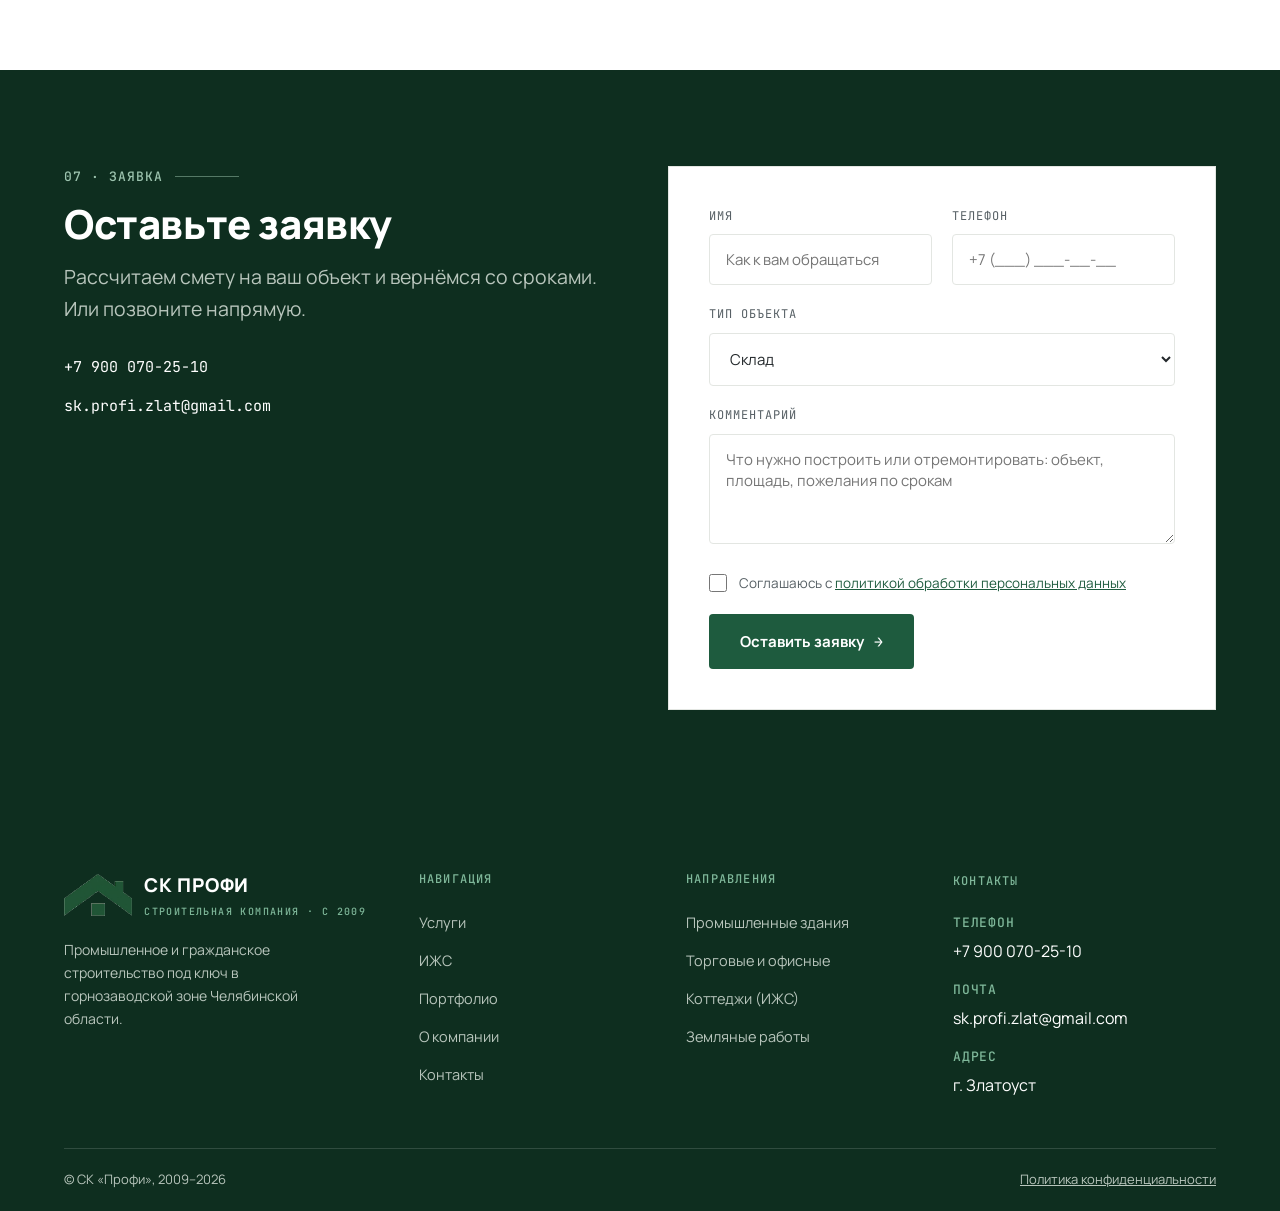
==== commit ffd533f6: "Add files via upload" ====
--- a/index.html
+++ b/index.html
@@ -3,13 +3,32 @@
 <head>
   <meta charset="UTF-8">
   <meta name="viewport" content="width=device-width, initial-scale=1.0">
-  <title>СК «Профи» — строительство промышленных объектов под ключ | Златоуст, Миасс</title>
-  <meta name="description" content="Строительная компания «Профи»: промышленное и гражданское строительство под ключ в Златоусте, Миассе и Челябинской области. С 2009 года. Свои бригады и техника. СРО.">
+  <title>СК Профи — строительство ангаров, цехов и складов под ключ в Златоусте | Участник СРО</title>
+  <meta name="description" content="Строительство ангаров, цехов, складов и коттеджей под ключ в Златоусте, Миассе и Челябинской области. Работаем с 2009 года, участник СРО, 12 бригад, парк техники. Оставьте заявку на расчёт сметы.">
+  <meta property="og:type" content="website">
+  <meta property="og:locale" content="ru_RU">
+  <meta property="og:title" content="СК Профи — строительство ангаров, цехов и складов под ключ в Златоусте">
+  <meta property="og:description" content="Промышленное и гражданское строительство под ключ с 2009 года. Участник СРО. Златоуст, Миасс, Челябинская область.">
+  <meta property="og:image" content="img/hero.jpg">
   <link rel="icon" type="image/svg+xml" href="img/favicon.svg">
   <link rel="preconnect" href="https://fonts.googleapis.com">
   <link rel="preconnect" href="https://fonts.gstatic.com" crossorigin>
   <link href="https://fonts.googleapis.com/css2?family=Manrope:wght@400;500;600;700;800&family=JetBrains+Mono:wght@400;500;700&display=swap" rel="stylesheet">
   <link rel="stylesheet" href="css/style.css">
+  <script type="application/ld+json">
+  {
+    "@context": "https://schema.org",
+    "@type": "GeneralContractor",
+    "name": "СК «Профи»",
+    "legalName": "ООО «Строительная компания Профи»",
+    "telephone": "+7 900 070-25-10",
+    "email": "sk.profi.zlat@gmail.com",
+    "foundingDate": "2009",
+    "address": { "@type": "PostalAddress", "addressLocality": "Златоуст", "addressRegion": "Челябинская область", "addressCountry": "RU" },
+    "geo": { "@type": "GeoCoordinates", "latitude": 55.171, "longitude": 59.658 },
+    "areaServed": ["Златоуст", "Миасс", "Челябинская область"]
+  }
+  </script>
 </head>
 <body>
 
@@ -17,45 +36,47 @@
 <header class="header">
   <div class="container header__inner">
     <a class="logo" href="index.html" aria-label="СК Профи — на главную">
-      <img class="logo__img" src="img/logo.png" alt="СК Профи">
+      <img class="logo__img" src="img/logo.png" alt="СК Профи — логотип">
       <span class="logo__name">СК ПРОФИ<small>СТРОИТЕЛЬНАЯ КОМПАНИЯ · С 2009</small></span>
     </a>
     <nav class="nav">
       <a href="uslugi.html">Услуги</a>
+      <a href="izhs.html">ИЖС</a>
       <a href="portfolio.html">Портфолио</a>
       <a href="o-kompanii.html">О компании</a>
       <a href="kontakty.html">Контакты</a>
     </nav>
-    <a class="header__phone" href="tel:+79049440134">+7 904 944-01-34</a>
-    <a class="btn btn--primary" href="kontakty.html#zayavka">Рассчитать смету</a>
+    <a class="header__phone" href="tel:+79000702510">+7 900 070-25-10</a>
+    <a class="btn btn--primary" href="kontakty.html#zayavka">Оставить заявку</a>
     <button class="burger" id="burger" aria-label="Меню"><span></span><span></span><span></span></button>
   </div>
 </header>
 <div class="mobile-menu" id="mobileMenu">
   <a href="uslugi.html">Услуги</a>
+  <a href="izhs.html">ИЖС</a>
   <a href="portfolio.html">Портфолио</a>
   <a href="o-kompanii.html">О компании</a>
   <a href="kontakty.html">Контакты</a>
-  <a class="mono" href="tel:+79049440134">+7 904 944-01-34</a>
-  <a class="mono" href="mailto:info@ckprofi.ru">info@ckprofi.ru</a>
+  <a class="mono" href="tel:+79000702510">+7 900 070-25-10</a>
+  <a class="mono" href="mailto:sk.profi.zlat@gmail.com">sk.profi.zlat@gmail.com</a>
 </div>
 
 <!-- ======================= ГЕРОЙ ======================= -->
 <section class="hero">
-  <div class="hero__bg"><img src="img/hero.jpg" alt="Монтаж металлоконструкций промышленного здания"></div>
+  <div class="hero__bg"><img src="img/hero.jpg" alt="Монтаж металлоконструкций промышленного здания автокраном в Златоусте"></div>
   <div class="container hero__content">
     <p class="hero__meta">Златоуст · Миасс · Челябинская область</p>
     <h1 class="hero__title">Строительство промышленных объектов под&nbsp;ключ</h1>
     <p class="hero__sub">Проектирование, фундаменты, металлоконструкции, кровля и сдача в эксплуатацию — один подрядчик на все этапы.</p>
     <div class="hero__cta">
-      <a class="btn btn--primary" href="kontakty.html#zayavka">Рассчитать смету <span class="arr">→</span></a>
-      <a class="btn btn--outline-light" href="uslugi.html">Получить консультацию</a>
+      <a class="btn btn--primary" href="kontakty.html#zayavka">Оставить заявку <span class="arr">→</span></a>
+      <a class="btn btn--outline-light" href="uslugi.html">Смотреть услуги</a>
     </div>
   </div>
   <div class="hero__bottom">
     <div class="container">
       <span class="hero__ticker">Проектирование → Фундамент → Каркас → Кровля → Сдача</span>
-      <span class="hero__ticker">СРО · С 2025</span>
+      <span class="hero__ticker">Участник СРО</span>
     </div>
   </div>
 </section>
@@ -66,8 +87,8 @@
     <div class="stats__grid">
       <div class="stat reveal"><div class="stat__num">2009</div><div class="stat__cap">Год основания компании</div></div>
       <div class="stat reveal"><div class="stat__num" data-count="10">10</div><div class="stat__cap">Этапов полного цикла строительства</div></div>
-      <div class="stat reveal"><div class="stat__num" data-count="5">5+</div><div class="stat__cap">Специализированных бригад в штате</div></div>
-      <div class="stat reveal"><div class="stat__num">СРО</div><div class="stat__cap">Членство с 2025 года</div></div>
+      <div class="stat reveal"><div class="stat__num" data-count="12">12</div><div class="stat__cap">Бригад в штате</div></div>
+      <div class="stat reveal"><div class="stat__num">СРО</div><div class="stat__cap">Участник СРО</div></div>
     </div>
   </div>
 </div>
@@ -78,28 +99,23 @@
     <div class="sec-head reveal">
       <p class="sec-label">01 · Преимущества</p>
       <h2>Почему нас выбирают</h2>
-      <p class="lead">Мы не субподряд. Все ключевые ресурсы — свои, поэтому отвечаем за сроки и качество лично.</p>
-    </div>
-    <div class="cards reveal">
+      <p class="lead">Работаем как один подрядчик: организуем проектирование, строительство и необходимую технику, отвечаем за сроки и качество.</p>
+    </div>
+    <div class="cards cards--3 reveal">
       <div class="card">
         <div class="card__icon"><svg viewBox="0 0 48 48" fill="none" stroke="currentColor" stroke-width="2"><path d="M8 40 V20 L24 8 L40 20 V40"/><path d="M4 40 H44"/><path d="M18 40 V28 H30 V40"/></svg></div>
         <h3>Под ключ от проекта</h3>
         <p>Проектирование, изыскания, геология и разрешительная документация — оформим всё для стройки и сдачи.</p>
       </div>
       <div class="card">
-        <div class="card__icon"><svg viewBox="0 0 48 48" fill="none" stroke="currentColor" stroke-width="2" stroke-linecap="round" stroke-linejoin="round"><rect x="4" y="28" width="28" height="8" rx="2"/><circle cx="12" cy="40" r="4"/><circle cx="26" cy="40" r="4"/><path d="M12 28 V19 h11 v9"/><path d="M23 21 L36 10"/><path d="M36 10 l5 3 -3 6 -4 -2"/></svg></div>
-        <h3>Своя техника</h3>
-        <p>Сваебой, экскаваторы, КамАЗ-манипулятор, подъёмник. Не зависим от аренды и очередей на сторонние машины.</p>
-      </div>
-      <div class="card">
-        <div class="card__icon"><svg viewBox="0 0 48 48" fill="none" stroke="currentColor" stroke-width="2" stroke-linecap="round"><circle cx="24" cy="18" r="6"/><path d="M13 17 a11 11 0 0 1 22 0"/><path d="M11 44 c0-10 6-15 13-15 s13 5 13 15"/></svg></div>
-        <h3>Свои бригады</h3>
-        <p>Каменщики, монтажники, кровельщики, сварщики, монолитчики. Штат, аттестация и обучение.</p>
+        <div class="card__icon"><svg viewBox="0 0 48 48" fill="none" stroke="currentColor" stroke-width="2" stroke-linecap="round" stroke-linejoin="round"><path d="M4 30 h20 v8 H4 Z"/><path d="M24 26 h8 l6 6 v6 h-14"/><circle cx="11" cy="41" r="3.5"/><circle cx="31" cy="41" r="3.5"/><path d="M8 30 v-8 h10 v8"/><path d="M18 24 L32 8"/><path d="M32 8 h7 v5"/><path d="M36 13 v7"/></svg></div>
+        <h3>Техника под любые задачи</h3>
+        <p>Краны, манипуляторы, экскаваторы, самосвалы, подъёмники. Нужная машина всегда под рукой — без очередей на аренду.</p>
       </div>
       <div class="card">
         <div class="card__icon"><svg viewBox="0 0 48 48" fill="none" stroke="currentColor" stroke-width="2"><path d="M24 4 L40 10 V22 C40 32 33 40 24 44 C15 40 8 32 8 22 V10 Z"/><path d="M17 23 L22 28 L31 18"/></svg></div>
         <h3>СРО и гарантия</h3>
-        <p>Членство в саморегулируемой организации с 2025 года. Гарантия на выполненные работы.</p>
+        <p>Участник СРО. Гарантия на выполненные работы по договору.</p>
       </div>
     </div>
   </div>
@@ -114,34 +130,34 @@
     </div>
     <div class="dirs">
       <a class="dir reveal" href="uslugi.html#prom">
-        <div class="dir__photo"><img src="img/uslugi-prom.jpg" alt="Монтаж металлокаркаса промышленного здания"></div>
+        <div class="dir__photo"><img src="img/uslugi-prom.jpg" alt="Строительство промышленного здания на металлокаркасе"></div>
         <div class="dir__body">
           <h3>Промышленные здания</h3>
-          <p>Цеха, склады холодные и тёплые, ангары, СТО и автомойки. Металлокаркас и сэндвич-панели.</p>
+          <p>Цеха, склады, ангары, СТО и автомойки. Металлокаркас и сэндвич-панели.</p>
+          <span class="dir__link">Подробнее →</span>
+        </div>
+      </a>
+      <a class="dir reveal" href="uslugi.html#rek">
+        <div class="dir__photo"><img src="img/uslugi-rek.jpg" alt="Реконструкция фасада здания"></div>
+        <div class="dir__body">
+          <h3>Реконструкция и кровля</h3>
+          <p>Реконструкция зданий, усиление конструкций, кровельные работы любой сложности.</p>
           <span class="dir__link">Подробнее →</span>
         </div>
       </a>
       <a class="dir reveal" href="uslugi.html#grad">
         <div class="dir__photo"><img src="img/uslugi-torg.jpg" alt="Построенный магазин"></div>
         <div class="dir__body">
-          <h3>Торговые и общественные</h3>
+          <h3>Торговые и офисные</h3>
           <p>Магазины, торговые центры, офисные и административные здания.</p>
           <span class="dir__link">Подробнее →</span>
         </div>
       </a>
-      <a class="dir reveal" href="uslugi.html#izhs">
-        <div class="dir__photo"><img src="img/uslugi-izhs.jpg" alt="Каменный дом с фасадом"></div>
-        <div class="dir__body">
-          <h3>Каменные дома</h3>
+      <a class="dir reveal" href="izhs.html">
+        <div class="dir__photo"><img src="img/uslugi-izhs.jpg" alt="Коттедж из газоблока с фасадом"></div>
+        <div class="dir__body">
+          <h3>Коттеджи (ИЖС)</h3>
           <p>Индивидуальное жилищное строительство: газоблок, кирпич, шлакоблок, облицовочный кирпич.</p>
-          <span class="dir__link">Подробнее →</span>
-        </div>
-      </a>
-      <a class="dir reveal" href="uslugi.html#krovlya">
-        <div class="dir__photo"><img src="img/uslugi-rek.jpg" alt="Реконструкция фасада здания"></div>
-        <div class="dir__body">
-          <h3>Реконструкция и кровля</h3>
-          <p>Реконструкция зданий, усиление конструкций, кровельные работы любой сложности.</p>
           <span class="dir__link">Подробнее →</span>
         </div>
       </a>
@@ -154,10 +170,10 @@
         </div>
       </a>
       <a class="dir reveal" href="uslugi.html#zemlya">
-        <div class="dir__photo"><img src="img/uslugi-zemlya.jpg" alt="Экскаватор в котловане"></div>
+        <div class="dir__photo"><img src="img/uslugi-zemlya.jpg" alt="Земляные работы экскаватором"></div>
         <div class="dir__body">
           <h3>Земляные работы и доставка</h3>
-          <p>Подготовка площадки, котлованы, планировка. Свои экскаваторы и КамАЗ-манипулятор.</p>
+          <p>Подготовка площадки, котлованы, планировка. Экскаваторы и КамАЗ всегда под рукой.</p>
           <span class="dir__link">Подробнее →</span>
         </div>
       </a>
@@ -171,12 +187,12 @@
     <div class="sec-head reveal">
       <p class="sec-label sec-label--light">03 · Полный цикл</p>
       <h2>Один подрядчик на все этапы</h2>
-      <p class="lead">От проекта и разрешений до сдачи объекта в эксплуатацию. Вы работаете с одним ответственным лицом.</p>
+      <p class="lead">От проекта и разрешений до сдачи объекта в эксплуатацию.</p>
     </div>
     <div class="steps reveal">
       <div class="step"><span class="step__num">01</span><h3>Проектирование</h3><p>Проектная документация, инженерные изыскания, геология, разрешение на строительство.</p></div>
       <div class="step"><span class="step__num">02</span><h3>Подготовка площадки</h3><p>Планировка, отсыпка, временный забор, подключение временного электроснабжения.</p></div>
-      <div class="step"><span class="step__num">03</span><h3>Фундаменты</h3><p>Любой тип по проекту: свайные, столбчатые, плитные, ленточные. Свой сваебой.</p></div>
+      <div class="step"><span class="step__num">03</span><h3>Фундаменты</h3><p>Любой тип по проекту: свайные, столбчатые, плитные, ленточные. Забивка ЖБ-свай.</p></div>
       <div class="step"><span class="step__num">04</span><h3>Металлоконструкции</h3><p>Изготовление и монтаж каркаса здания.</p></div>
       <div class="step"><span class="step__num">05</span><h3>Стены</h3><p>Сэндвич-панели, шлакоблок, каменное домостроение для ИЖС.</p></div>
       <div class="step"><span class="step__num">06</span><h3>Кровля</h3><p>Сэндвич-панели, ПВХ-мембраны (плоские кровли), металлочерепица, фальц.</p></div>
@@ -188,24 +204,24 @@
   </div>
 </section>
 
-<!-- ======================= БРИГАДЫ И ТЕХНИКА ======================= -->
+<!-- ======================= ТЕХНИКА ======================= -->
 <section>
   <div class="container split">
     <div class="split__photo reveal">
-      <span class="tag tag--fill">Своя техника</span>
+      <span class="tag tag--fill">Техника</span>
       <img src="img/about-rabota.jpg" alt="КамАЗ-манипулятор на монтаже металлоконструкций">
     </div>
     <div class="reveal">
       <div class="sec-head" style="margin-bottom:0">
-        <p class="sec-label">04 · Кто строит</p>
-        <h2>Свои бригады. Своя техника.</h2>
-        <p class="lead">Это значит: технология соблюдена, сроки держатся, ответственность — наша.</p>
+        <p class="sec-label">04 · Техника</p>
+        <h2>Парк техники под любые задачи</h2>
+        <p class="lead">Нужная машина всегда под рукой — не ждём аренду и очереди на стороннюю технику.</p>
       </div>
       <ul class="checklist">
-        <li>Специализированные бригады: каменщики, монтажники, кровельщики, сварщики, монолитчики.</li>
-        <li>Сотрудники регулярно проходят аттестацию и обучение по специализациям.</li>
-        <li>Собственный парк: сваебойная установка, экскаваторы, КамАЗ-манипулятор, коленчатый подъёмник.</li>
-        <li>Техника и оборудование постоянно обновляются.</li>
+        <li>Краны и манипуляторы — монтаж конструкций и доставка материалов.</li>
+        <li>Экскаваторы и мини-экскаваторы — котлованы, траншеи, планировка.</li>
+        <li>Самосвалы и КамАЗ — вывоз и завоз грунта, логистика по объекту.</li>
+        <li>Подъёмники — монтаж панелей, кровельные и фасадные работы на высоте.</li>
       </ul>
       <div class="mt-40">
         <a class="btn btn--outline" href="o-kompanii.html#tehnika">Парк техники <span class="arr">→</span></a>
@@ -254,44 +270,44 @@
       <div class="slider__track-wrap">
         <div class="slider__track">
           <div class="slider__slide">
-            <a class="obj-card" href="obekt.html">
+            <div class="obj-card">
               <div class="obj-card__photo"><span class="tag tag--fill">Цех</span><img src="img/portfolio-1.jpg" alt="Готовый производственный корпус"></div>
               <div class="obj-card__body">
-                <span class="obj-card__meta">Промышленный · Златоуст</span>
+                <span class="obj-card__meta">Промышленный · Челябинская область</span>
                 <h3>Производственный корпус</h3>
-                <p>Тёплый корпус на металлокаркасе с плоской кровлей из ПВХ-мембраны.</p>
+                <p>Корпус на металлокаркасе с плоской кровлей из ПВХ-мембраны.</p>
               </div>
-            </a>
+            </div>
           </div>
           <div class="slider__slide">
-            <a class="obj-card" href="obekt.html">
+            <div class="obj-card">
               <div class="obj-card__photo"><span class="tag tag--fill">Торговый центр</span><img src="img/portfolio-2.jpg" alt="Торговый центр"></div>
               <div class="obj-card__body">
-                <span class="obj-card__meta">Торговый · Миасс</span>
+                <span class="obj-card__meta">Торговый · Челябинская область</span>
                 <h3>Торговый центр</h3>
                 <p>Металлокаркас, сэндвич-панели, витражное остекление.</p>
               </div>
-            </a>
+            </div>
           </div>
           <div class="slider__slide">
-            <a class="obj-card" href="obekt.html">
+            <div class="obj-card">
               <div class="obj-card__photo"><span class="tag tag--fill">Дом</span><img src="img/portfolio-3.jpg" alt="Каменный дом"></div>
               <div class="obj-card__body">
                 <span class="obj-card__meta">ИЖС · Челябинская область</span>
                 <h3>Каменный дом</h3>
                 <p>Газоблок с облицовкой, фальцевая кровля, инженерные сети.</p>
               </div>
-            </a>
+            </div>
           </div>
           <div class="slider__slide">
-            <a class="obj-card" href="obekt.html">
-              <div class="obj-card__photo"><span class="tag tag--fill">Магазин</span><img src="img/uslugi-torg.jpg" alt="Построенный магазин"></div>
+            <div class="obj-card">
+              <div class="obj-card__photo"><span class="tag tag--fill">Магазин</span><img src="img/portfolio-magazin.jpg" alt="Построенный магазин"></div>
               <div class="obj-card__body">
-                <span class="obj-card__meta">Торговый · Златоуст</span>
-                <h3>Магазин у дома</h3>
+                <span class="obj-card__meta">Торговый · Челябинская область</span>
+                <h3>Магазин</h3>
                 <p>Торговое здание под ключ: от фундамента до отделки фасада.</p>
               </div>
-            </a>
+            </div>
           </div>
         </div>
       </div>
@@ -307,15 +323,15 @@
     <div class="reveal">
       <div class="sec-head" style="margin-bottom:0">
         <p class="sec-label sec-label--light">07 · Заявка</p>
-        <h2>Рассчитаем смету на ваш объект</h2>
-        <p class="lead">Пришлите задачу — вернёмся с расчётом и сроками. Или позвоните напрямую.</p>
+        <h2>Оставьте заявку</h2>
+        <p class="lead">Рассчитаем смету на ваш объект и вернёмся со сроками. Или позвоните напрямую.</p>
       </div>
       <div class="cta-contacts">
-        <a href="tel:+79049440134">+7 904 944-01-34</a>
-        <a href="mailto:info@ckprofi.ru">info@ckprofi.ru</a>
-      </div>
-    </div>
-    <form class="form reveal" id="leadForm" action="mailto:info@ckprofi.ru" method="post" enctype="text/plain" novalidate>
+        <a href="tel:+79000702510">+7 900 070-25-10</a>
+        <a href="mailto:sk.profi.zlat@gmail.com">sk.profi.zlat@gmail.com</a>
+      </div>
+    </div>
+    <form class="form reveal" id="leadForm" action="mailto:sk.profi.zlat@gmail.com" method="post" enctype="text/plain" novalidate>
       <div class="field">
         <label for="f-name">Имя</label>
         <input id="f-name" name="Имя" type="text" placeholder="Как к вам обращаться" required>
@@ -339,13 +355,13 @@
       </div>
       <div class="field form__full">
         <label for="f-msg">Комментарий</label>
-        <textarea id="f-msg" name="Комментарий" placeholder="Пара слов о задаче: площадка, площадь, сроки"></textarea>
+        <textarea id="f-msg" name="Комментарий" placeholder="Что нужно построить или отремонтировать: объект, площадь, пожелания по срокам"></textarea>
       </div>
       <label class="consent">
         <input type="checkbox" required>
         <span>Соглашаюсь с <a href="politika.html">политикой обработки персональных данных</a></span>
       </label>
-      <div class="form__full"><button class="btn btn--primary" type="submit">Получить расчёт <span class="arr">→</span></button></div>
+      <div class="form__full"><button class="btn btn--primary" type="submit">Оставить заявку <span class="arr">→</span></button></div>
       <div class="form__ok form__full" id="formOk">Заявка сформирована. Откроется почтовое приложение — нажмите «Отправить». Мы свяжемся с вами в ближайшее время.</div>
     </form>
   </div>
@@ -357,7 +373,7 @@
     <div class="footer__grid">
       <div>
         <a class="logo" href="index.html">
-          <img class="logo__img" src="img/logo.png" alt="СК Профи">
+          <img class="logo__img" src="img/logo.png" alt="СК Профи — логотип">
           <span class="logo__name">СК ПРОФИ<small>СТРОИТЕЛЬНАЯ КОМПАНИЯ · С 2009</small></span>
         </a>
         <p class="footer__slogan">Промышленное и гражданское строительство под ключ в горнозаводской зоне Челябинской области.</p>
@@ -366,6 +382,7 @@
         <h4>Навигация</h4>
         <ul>
           <li><a href="uslugi.html">Услуги</a></li>
+          <li><a href="izhs.html">ИЖС</a></li>
           <li><a href="portfolio.html">Портфолио</a></li>
           <li><a href="o-kompanii.html">О компании</a></li>
           <li><a href="kontakty.html">Контакты</a></li>
@@ -375,19 +392,19 @@
         <h4>Направления</h4>
         <ul>
           <li><a href="uslugi.html#prom">Промышленные здания</a></li>
-          <li><a href="uslugi.html#grad">Торговые здания</a></li>
-          <li><a href="uslugi.html#izhs">Каменные дома</a></li>
+          <li><a href="uslugi.html#grad">Торговые и офисные</a></li>
+          <li><a href="izhs.html">Коттеджи (ИЖС)</a></li>
           <li><a href="uslugi.html#zemlya">Земляные работы</a></li>
         </ul>
       </div>
       <div class="footer__contact">
         <h4>Контакты</h4>
         <span class="mono">Телефон</span>
-        <a href="tel:+79049440134">+7 904 944-01-34</a><br>
+        <a href="tel:+79000702510">+7 900 070-25-10</a><br>
         <span class="mono">Почта</span>
-        <a href="mailto:info@ckprofi.ru">info@ckprofi.ru</a><br>
+        <a href="mailto:sk.profi.zlat@gmail.com">sk.profi.zlat@gmail.com</a><br>
         <span class="mono">Адрес</span>
-        <span class="val">г. Златоуст, ул. Каширина, 25</span>
+        <span class="val">г. Златоуст</span>
       </div>
     </div>
     <div class="footer__bottom">
@@ -397,6 +414,12 @@
   </div>
 </footer>
 
+<!-- TODO MAX: заменить href на личную ссылку профиля Жени https://max.ru/u/... (MAX → профиль → QR-код → Поделиться) -->
+<a class="max-btn" href="https://max.ru/" target="_blank" rel="noopener" aria-label="Написать в мессенджер MAX">
+  <svg viewBox="0 0 32 32" aria-hidden="true"><defs><linearGradient id="maxg" x1="0" y1="0" x2="1" y2="1"><stop offset="0" stop-color="#3D8BFD"/><stop offset="1" stop-color="#7A5CFF"/></linearGradient></defs><rect width="32" height="32" rx="9" fill="url(#maxg)"/><text x="16" y="21" text-anchor="middle" font-family="Arial,Helvetica,sans-serif" font-weight="800" font-size="11" fill="#fff">MAX</text></svg>
+  <span>Написать в MAX</span>
+</a>
+
 <script src="js/script.js"></script>
 </body>
 </html>
--- a/css/style.css
+++ b/css/style.css
@@ -799,3 +799,64 @@
   .tech-card__photo img { aspect-ratio: 16/9; }
   .strip__item { flex: 0 0 240px; }
 }
+
+/* ===== Дополнения: 3 карточки, галерея техники, fade-фото, аттестаты, лайтбокс, MAX ===== */
+.cards--3{grid-template-columns:repeat(3,1fr)}
+.docs--2{grid-template-columns:repeat(2,1fr)}
+@media(max-width:900px){.cards--3,.docs--2{grid-template-columns:1fr}}
+
+/* Галерея техники: ПК 4 в ряд, мобилка 2 колонки */
+.tech-gallery{display:grid;grid-template-columns:repeat(4,1fr);gap:16px}
+.tech-gallery__item{overflow:hidden;border-radius:4px;aspect-ratio:4/3;background:var(--line)}
+.tech-gallery__item img{width:100%;height:100%;object-fit:cover;display:block;transition:transform .5s ease}
+.tech-gallery__item:hover img{transform:scale(1.06)}
+@media(max-width:900px){.tech-gallery{grid-template-columns:repeat(2,1fr);gap:10px}}
+
+/* Fade-ротация фото в разделах услуг */
+.fade-photo{position:relative;overflow:hidden;aspect-ratio:4/3}
+.fade-photo img{position:absolute;inset:0;width:100%;height:100%;object-fit:cover;opacity:0;transition:opacity 1.2s ease}
+.fade-photo img.active{opacity:1}
+.fade-photo .tag{z-index:2}
+
+/* Этапы на светлом фоне (страница ИЖС) */
+.steps--light .step{background:#fff;border:1px solid var(--line);color:var(--graphite)}
+.steps--light .step p{color:var(--gray)}
+.steps--light .step__num{color:var(--green)}
+
+/* Карусель аттестатов */
+.cert{margin-top:56px}
+.cert__head{display:flex;align-items:center;justify-content:space-between;gap:16px;margin-bottom:20px}
+.cert__head h3{margin:0}
+.cert__nav{display:flex;gap:8px}
+.cert__track{display:flex;gap:16px;overflow-x:auto;scroll-snap-type:x mandatory;scrollbar-width:none;padding-bottom:4px}
+.cert__track::-webkit-scrollbar{display:none}
+.cert__item{flex:0 0 250px;margin:0;scroll-snap-align:start;cursor:zoom-in}
+.cert__item img{width:100%;aspect-ratio:3/4;object-fit:cover;border:1px solid var(--line);border-radius:4px;display:block;transition:transform .3s ease,box-shadow .3s ease}
+.cert__item:hover img{transform:translateY(-4px);box-shadow:0 12px 28px rgba(20,30,24,.14)}
+.cert__item figcaption{font-size:13px;color:var(--gray);margin-top:10px;line-height:1.45}
+
+/* Лайтбокс документов */
+.lightbox{position:fixed;inset:0;background:rgba(12,18,14,.93);z-index:1200;display:flex;align-items:center;justify-content:center;opacity:0;pointer-events:none;transition:opacity .3s ease}
+.lightbox.open{opacity:1;pointer-events:auto}
+.lightbox img{max-width:92vw;max-height:84vh;border-radius:4px;transition:transform .35s ease;cursor:zoom-in;box-shadow:0 20px 60px rgba(0,0,0,.5)}
+.lightbox img.zoomed{transform:scale(1.8);cursor:zoom-out}
+.lightbox__close{position:absolute;top:18px;right:22px;background:none;border:none;color:#fff;font-size:34px;cursor:pointer;line-height:1}
+.lightbox__prev,.lightbox__next{position:absolute;top:50%;transform:translateY(-50%);background:rgba(255,255,255,.1);border:none;color:#fff;font-size:26px;width:48px;height:48px;border-radius:50%;cursor:pointer}
+.lightbox__prev{left:18px}.lightbox__next{right:18px}
+.lightbox__prev:hover,.lightbox__next:hover{background:rgba(255,255,255,.25)}
+.lightbox__cap{position:absolute;bottom:20px;left:50%;transform:translateX(-50%);color:#cfd6d0;font-size:14px;text-align:center;max-width:86vw}
+
+/* Плавающая кнопка MAX */
+.max-btn{position:fixed;right:20px;bottom:20px;z-index:900;display:inline-flex;align-items:center;gap:10px;background:var(--graphite);color:#fff;padding:10px 18px 10px 12px;border-radius:50px;font-weight:700;font-size:14px;text-decoration:none;box-shadow:0 8px 24px rgba(0,0,0,.25);transition:transform .25s ease,box-shadow .25s ease}
+.max-btn svg{width:26px;height:26px;flex:none}
+.max-btn:hover{transform:translateY(-3px);box-shadow:0 14px 32px rgba(0,0,0,.3);color:#fff}
+@media(max-width:620px){.max-btn{right:14px;bottom:14px;font-size:12px;padding:8px 14px 8px 10px}.max-btn svg{width:22px;height:22px}}
+
+/* Мобильная защита от горизонтального переполнения */
+.breadcrumb{flex-wrap:wrap}
+.page-hero h1{overflow-wrap:anywhere}
+@media(max-width:620px){
+  .hero__bottom,.hero__side{display:none}
+  .page-hero h1{font-size:clamp(30px,9vw,40px)}
+  .breadcrumb{font-size:10px;line-height:1.7}
+}
